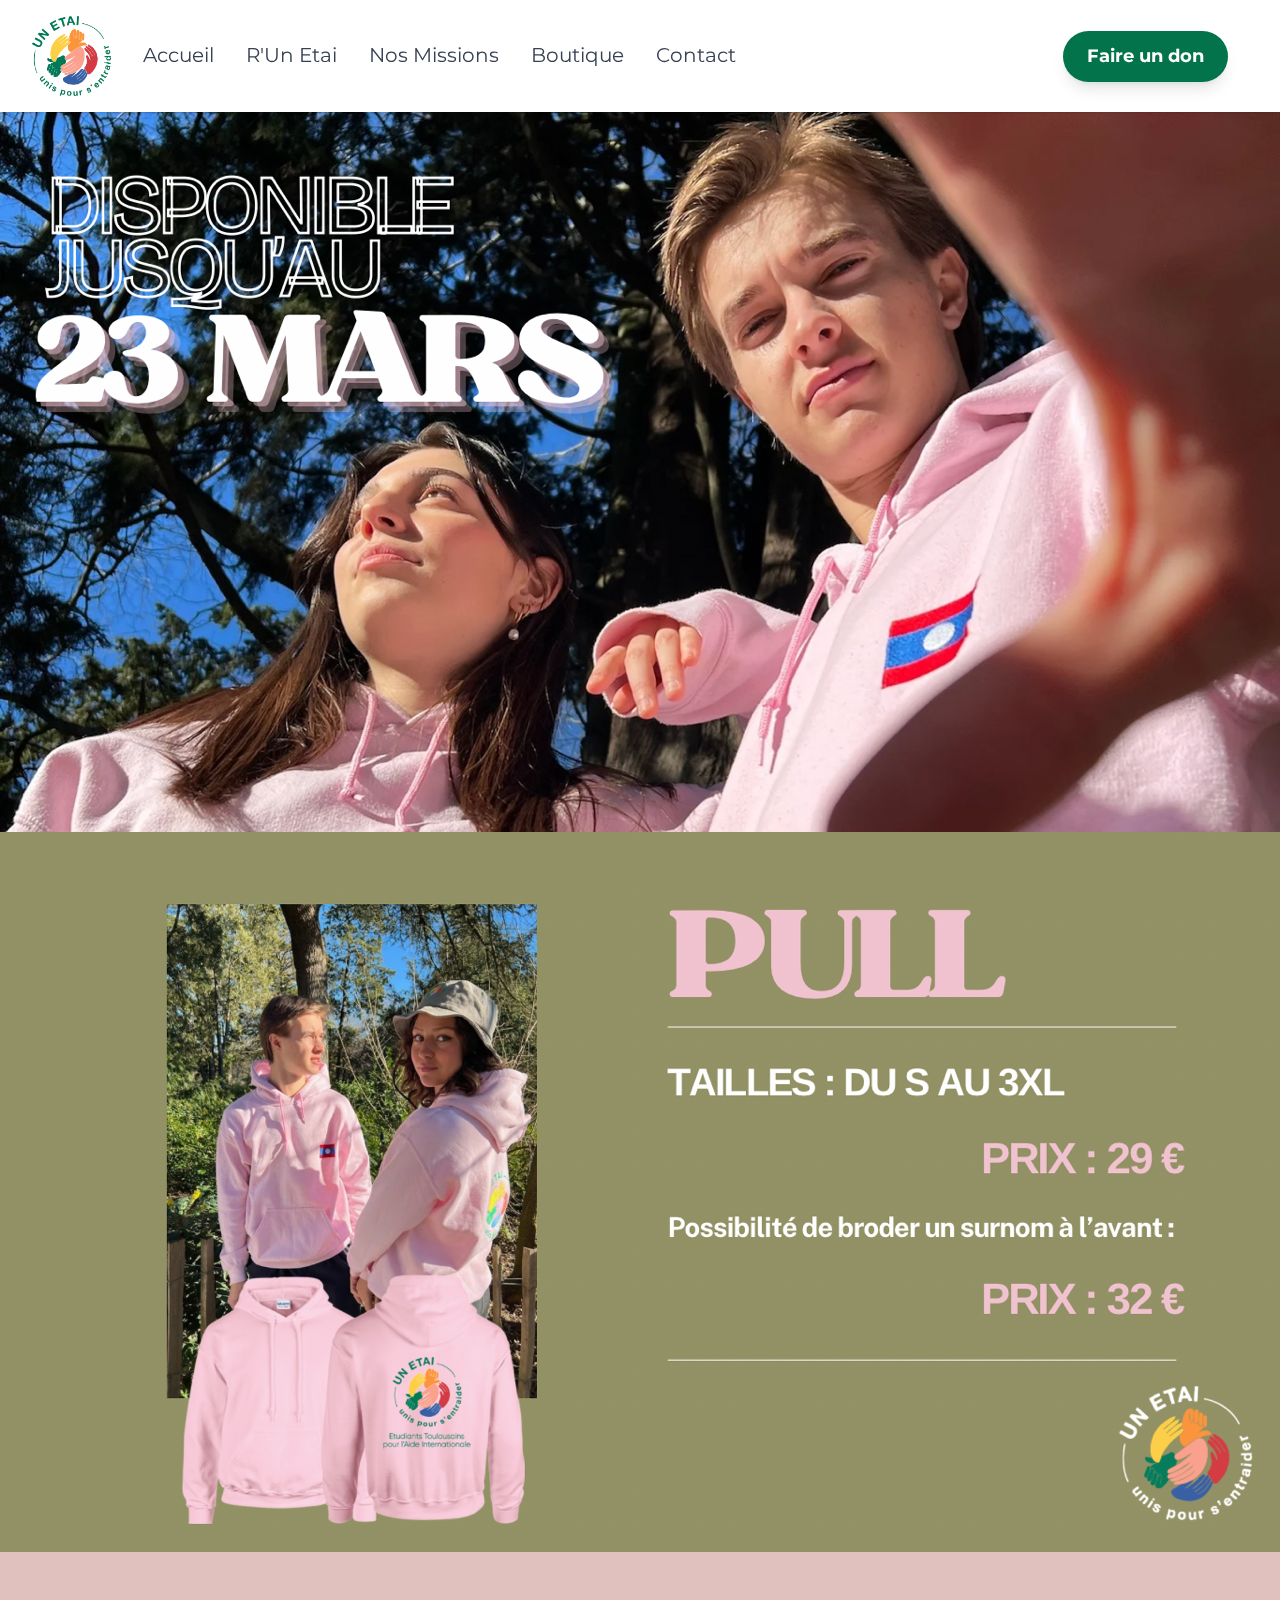
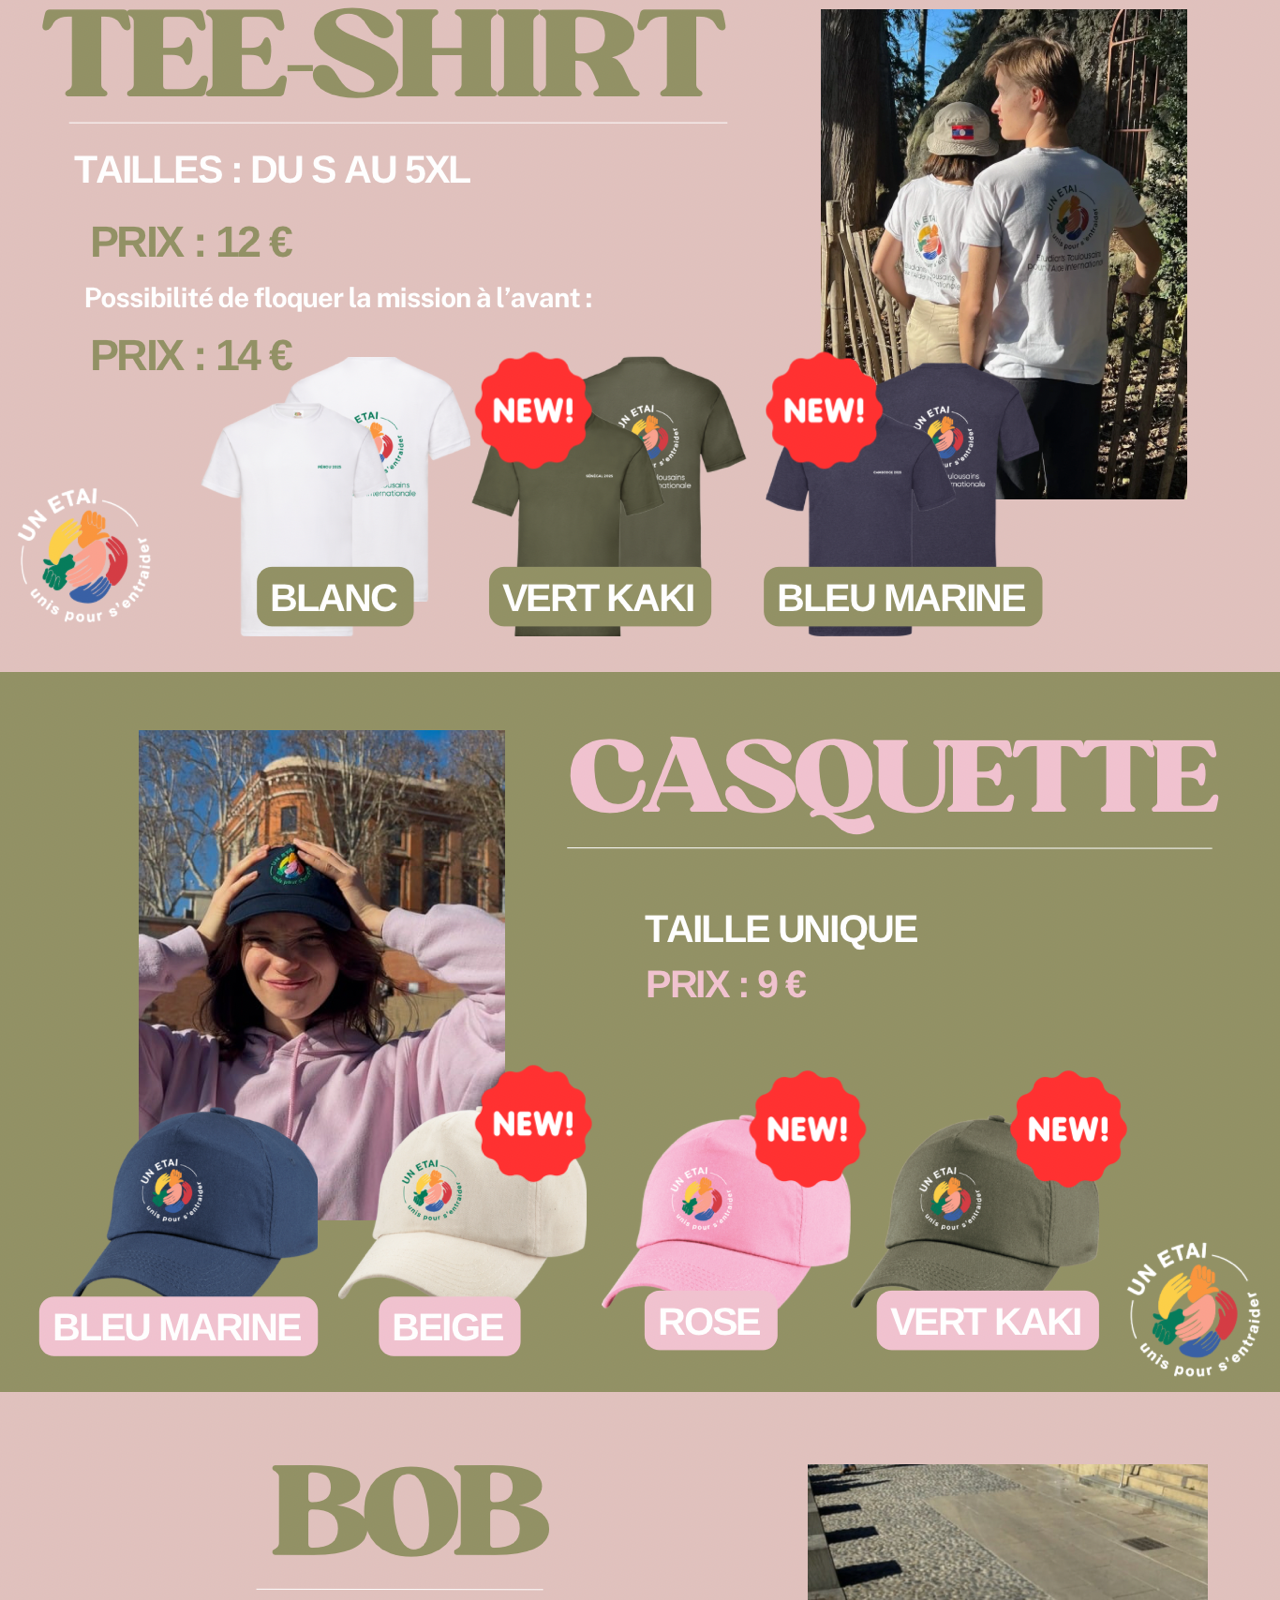
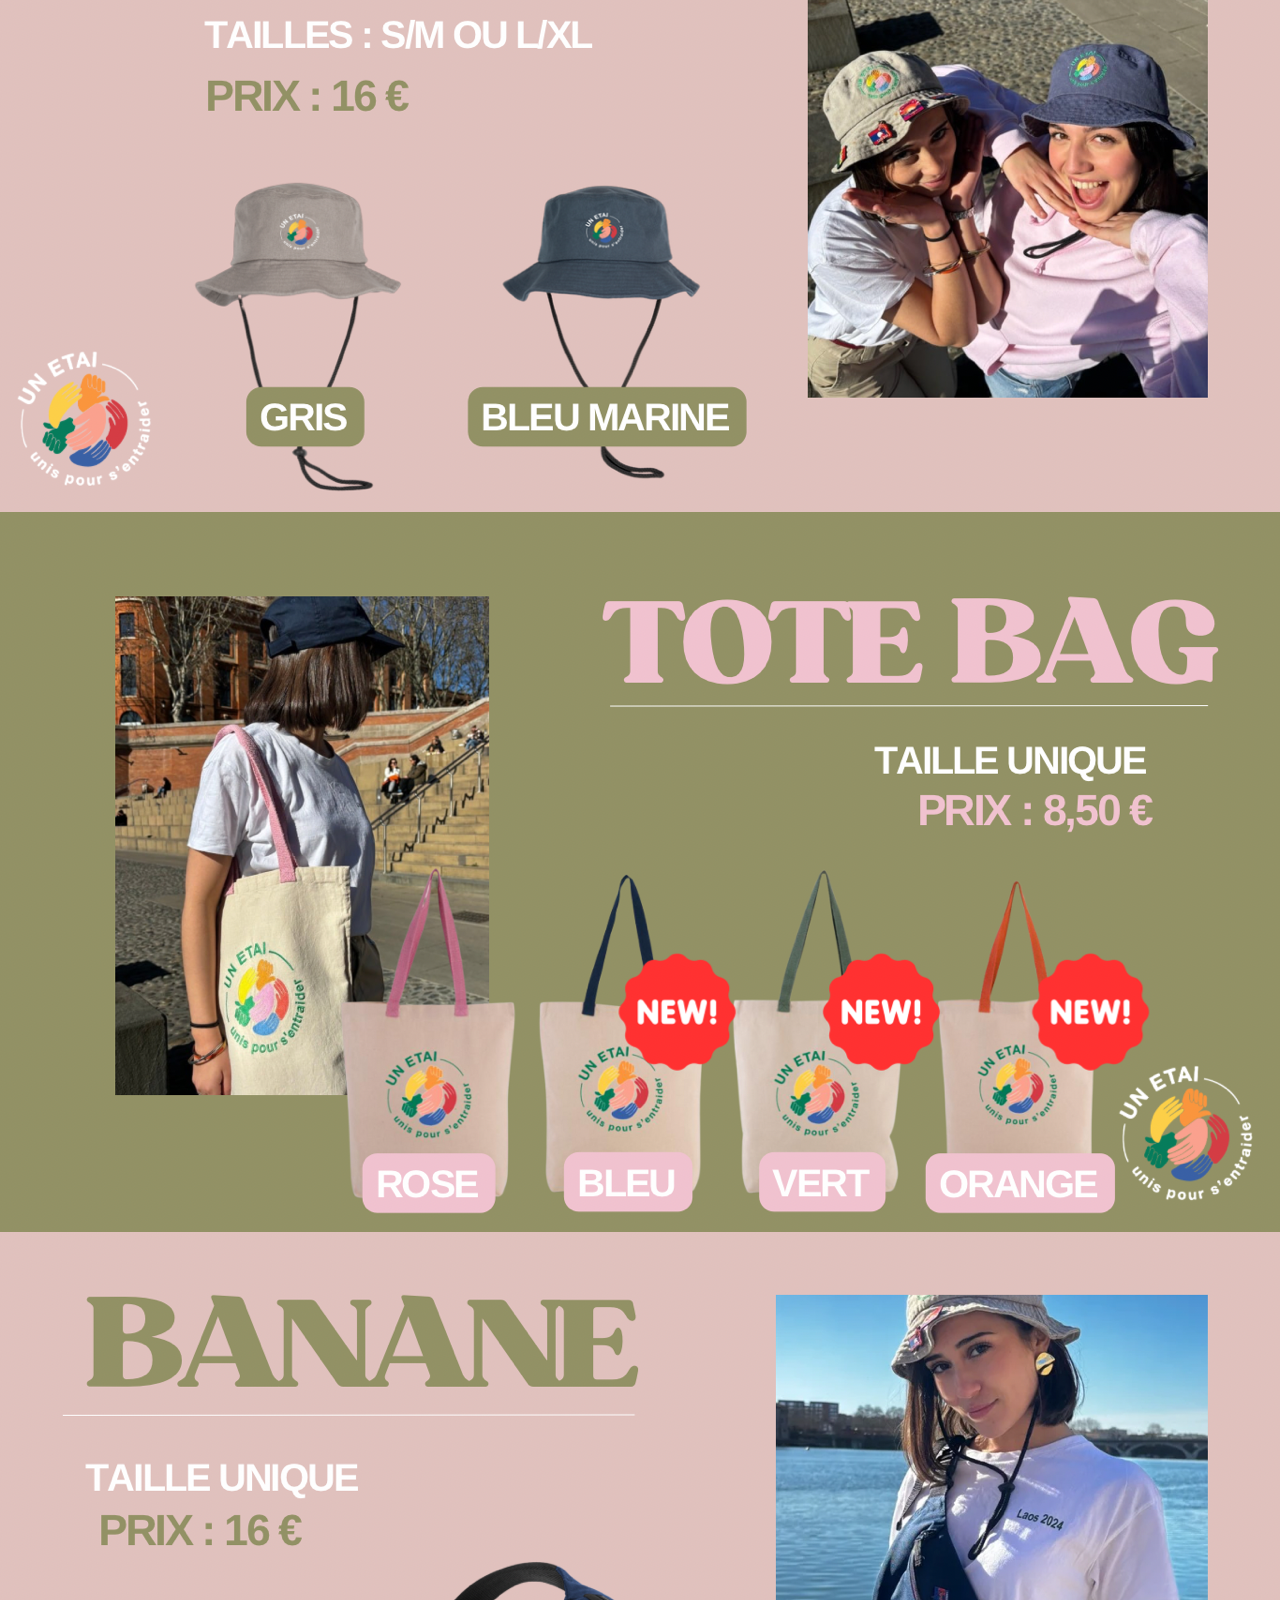
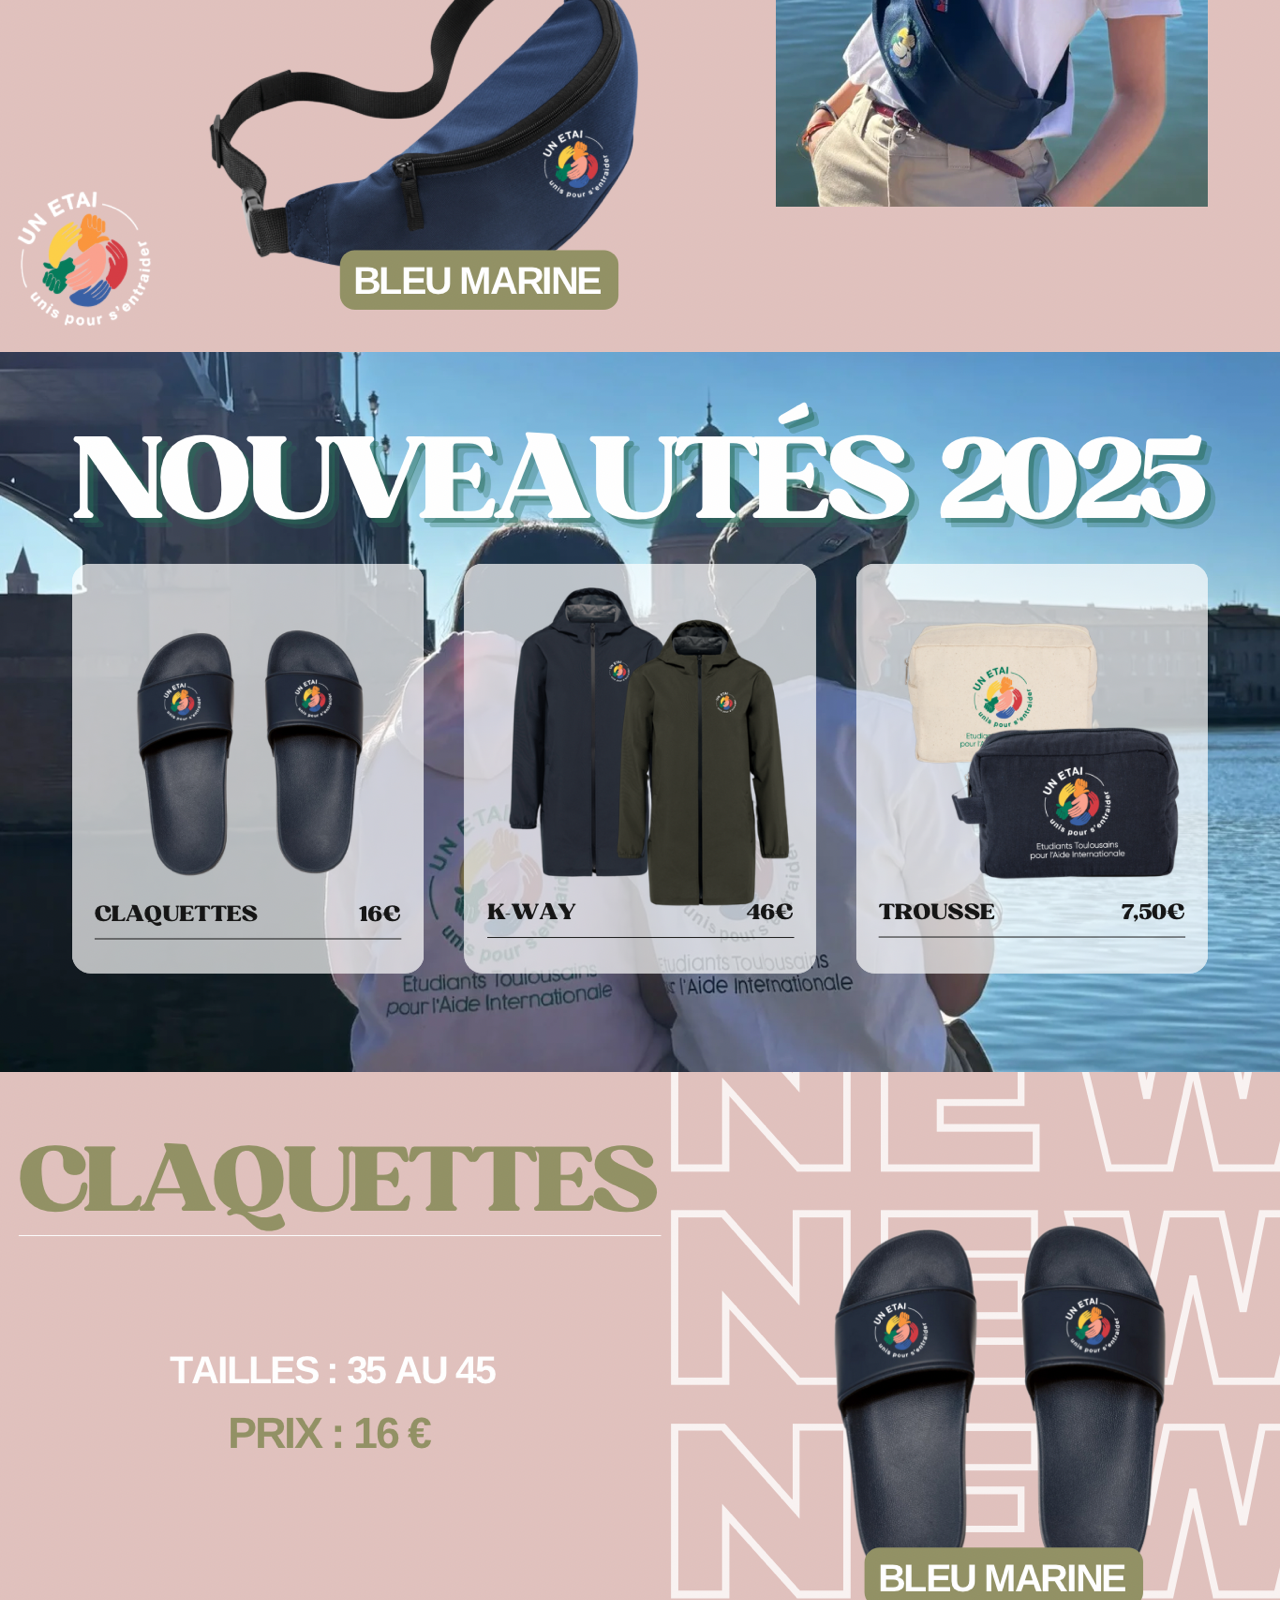
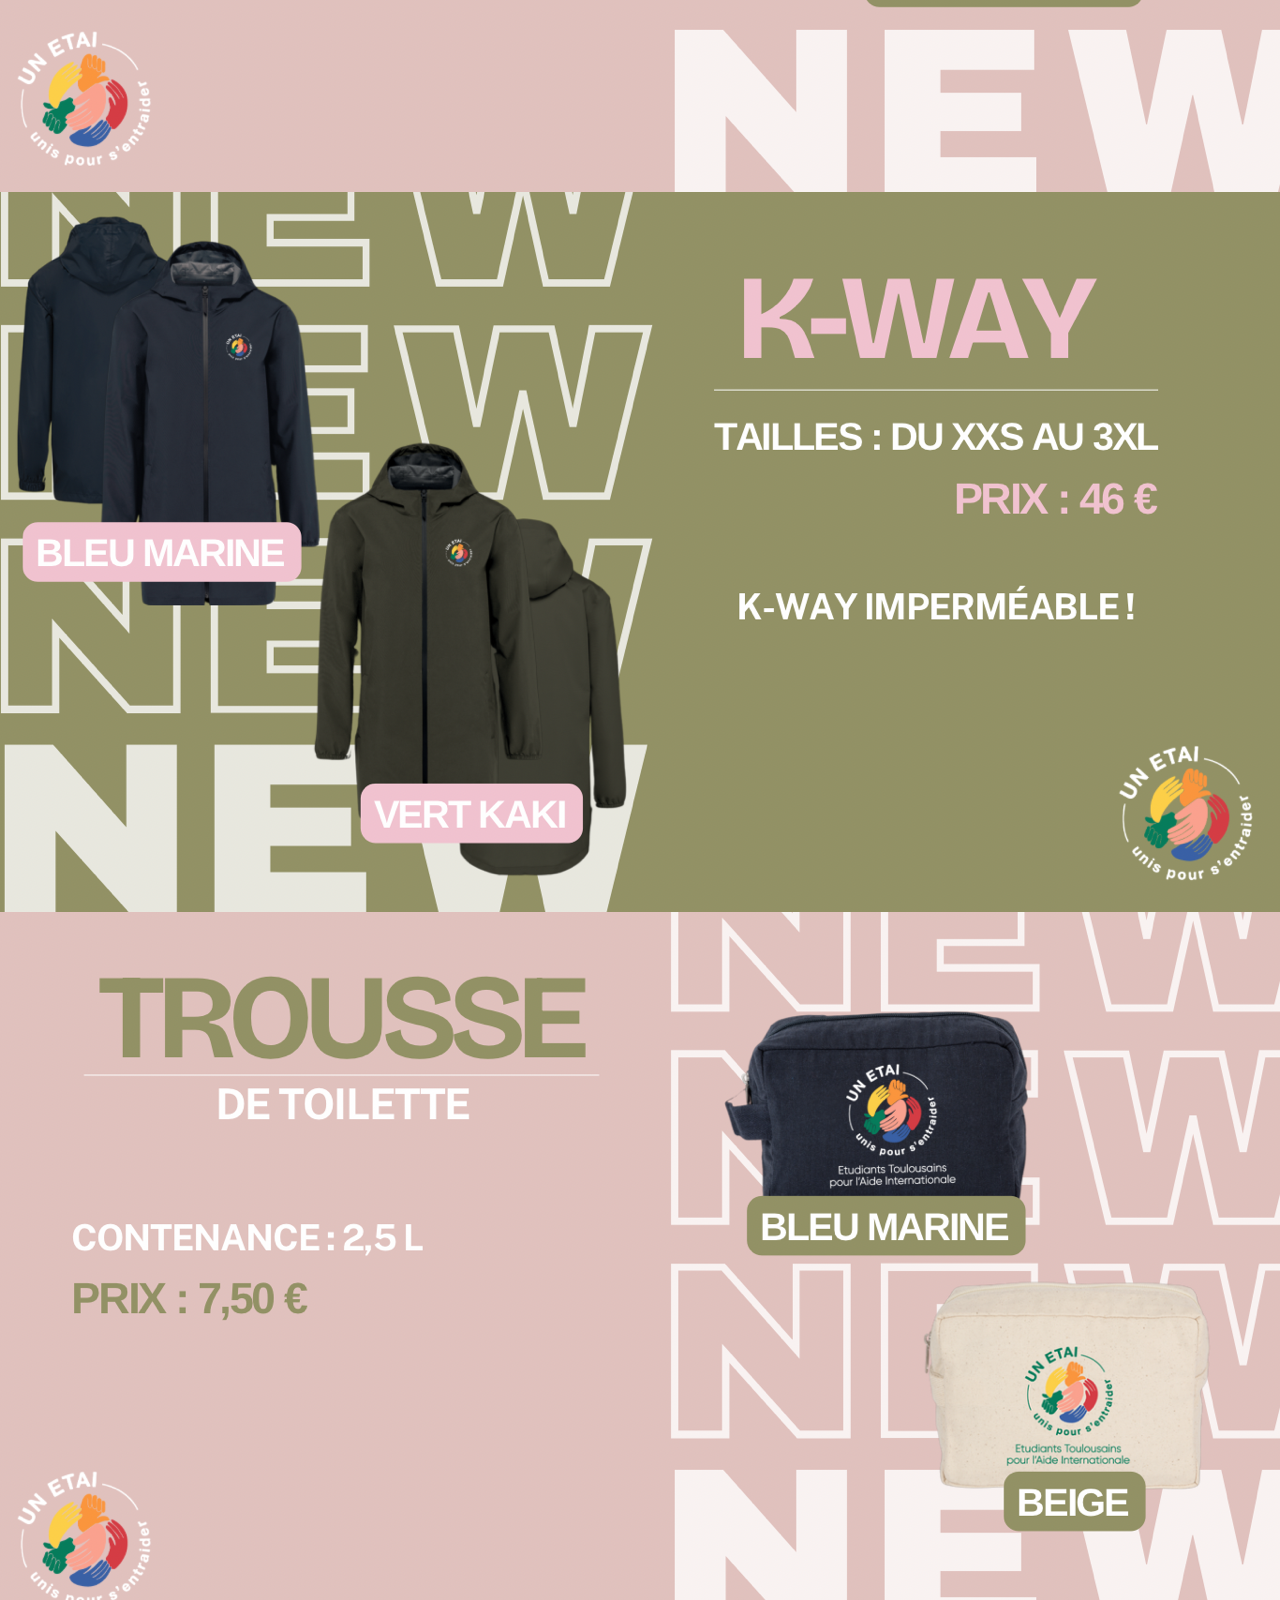
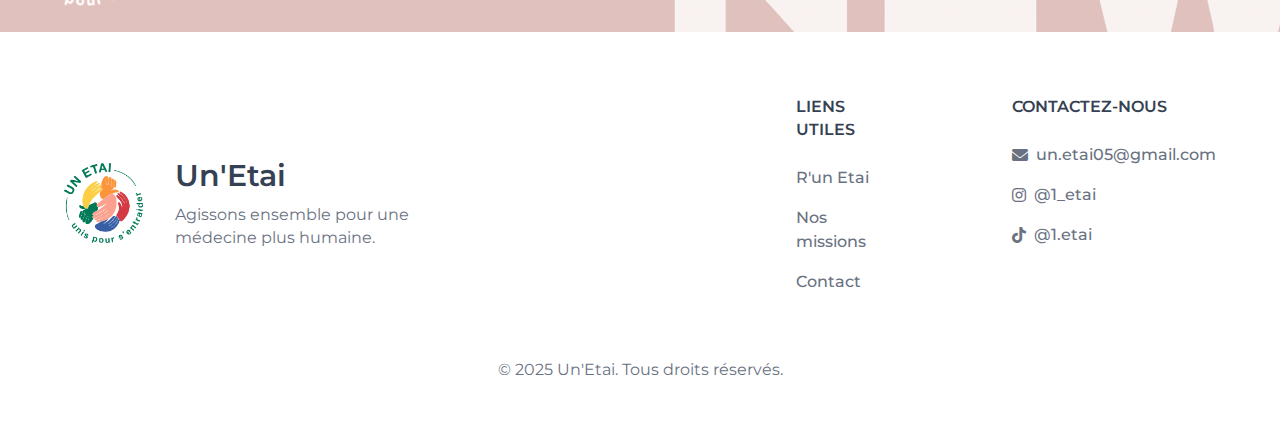
==== boutique.html @ 61581d8d "restored" ====
<!DOCTYPE html>
<html lang="fr">
<head>
    <meta charset="UTF-8">
    <meta name="viewport" content="width=device-width, initial-scale=1.0">
    <title>UN ETAI</title>
    <link href="https://fonts.googleapis.com/css2?family=Montserrat:wght@400;700&display=swap" rel="stylesheet">
    <link href="https://cdnjs.cloudflare.com/ajax/libs/font-awesome/6.0.0/css/all.min.css" rel="stylesheet">
    <link rel="stylesheet" href="./src/output.css">
    <link rel="shortcut icon" href="./assets/logos/unetai.png" type="image/x-icon">
</head>
<body class="bg-white font-montserrat">

    <!-- Navbar -->
    <header id="menu" class="bg-white shadow sticky z-50 top-0">
        <div class="flex flex-wrap justify-between items-center px-4 md:px-8 py-4 mx-auto">
            <div class="max-w-screen-xl flex justify-between items-center gap-8 text-left">
                <a href="index.html" class="flex items-center space-x-3 rtl:space-x-reverse">
                    <img src="./assets/logos/unetai.png" alt="Un Etai Logo" class="h-20">
                </a>
                <!-- Menu normal pour grand écran -->
                <nav class="hidden lg:flex items-center space-x-8 text-lg">
                    <a href="index.html" class="text-gray-700 hover:text-customGreen">Accueil</a>
                    <a href="runetai.html" class="text-gray-700 hover:text-customGreen">R'Un Etai</a>
                    <a href="missions.html" class="text-gray-700 hover:text-customGreen">Nos Missions</a>
                    <a href="boutique.html" class="text-gray-700 hover:text-customGreen">Boutique</a>
                    <a href="contact.html" class="text-gray-700 hover:text-customGreen">Contact</a>
                </nav>
            </div>

            <div class="flex lg:order-2 space-x-3 md:space-x-0 rtl:space-x-reverse items-center flex-wrap">
                <a href="https://www.helloasso.com/associations/un-etai/formulaires/6" target="_blank" class="bg-customGreen text-white font-bold text-base px-6 py-3 mx-5 rounded-full shadow-lg transition duration-300 transform hover:scale-110 text-center">Faire un don</a>
                <!-- Menu Hamburger -->
                <button id="hamburger-icon" data-collapse-toggle="navbar-sticky" type="button" class="inline-flex items-center p-2 w-10 h-10 justify-center text-sm text-gray-700 rounded-lg lg:hidden hover:bg-gray-100 focus:outline-none focus:ring-2 focus:ring-gray-100 transition duration-300" aria-controls="navbar-sticky" aria-expanded="false">
                    <span class="sr-only">Open main menu</span>
                    <svg class="w-5 h-5" aria-hidden="true" xmlns="http://www.w3.org/2000/svg" fill="none" viewBox="0 0 17 14">
                        <path stroke="currentColor" stroke-linecap="round" stroke-linejoin="round" stroke-width="2" d="M1 1h15M1 7h15M1 13h15"/>
                    </svg>
                </button>
            </div>
        </div>

        <!-- Menu mobile (affiché lors du clic sur le hamburger) -->
        <div class="lg:hidden" id="navbar-sticky" style="display: none;">
            <nav class="flex flex-col items-center space-y-4 text-lg p-4 bg-white">
                <a href="index.html" class="text-gray-700 hover:text-customGreen">Accueil</a>
                <a href="runetai.html" class="text-gray-700 hover:text-customGreen">R'Un Etai</a>
                <a href="missions.html" class="text-gray-700 hover:text-customGreen">Nos Missions</a>
                <a href="boutique.html" class="text-gray-700 hover:text-customGreen">Boutique</a>
                <a href="contact.html" class="text-gray-700 hover:text-customGreen">Contact</a>
            </nav>
        </div>

        <script>
            const hamburgerIcon = document.getElementById('hamburger-icon');
            const navbarMenu = document.getElementById('navbar-sticky');
        
            hamburgerIcon.addEventListener('click', () => {
                if (navbarMenu.style.display === 'none' || navbarMenu.style.display === '') {
                    navbarMenu.style.display = 'block';
                    hamburgerIcon.classList.add('bg-gray-100');
                } else {
                    navbarMenu.style.display = 'none';
                    hamburgerIcon.classList.remove('bg-gray-100');
                }
            });
        </script>
    </header>

        <!-- Boutique -->
         <div class = "Boutique_visu" >
            <img src="./assets/boutique/thumbnail_image0.png" style = "width : 100% ;">
            <img src="./assets/boutique/thumbnail_image5.png"style = "width : 100% ;">
            <img src="./assets/boutique/thumbnail_image8.png"style = "width : 100% ;">
            <img src="./assets/boutique/thumbnail_image4.png"style = "width : 100% ;">
            <img src="./assets/boutique/thumbnail_image9.png"style = "width : 100% ;">
            <img src="./assets/boutique/thumbnail_image1.png"style = "width : 100% ;">
            <img src="./assets/boutique/thumbnail_image3.png"style = "width : 100% ;">
            <img src="./assets/boutique/thumbnail_image10.png"style = "width : 100% ;">
            <img src="./assets/boutique/thumbnail_image11.png"style = "width : 100% ;">
            <img src="./assets/boutique/thumbnail_image6.png"style = "width : 100% ;">
            <img src="./assets/boutique/thumbnail_image12.png"style = "width : 100% ;">
            


         </div>

    
    <!-- Footer -->
    <footer class="bg-white">
        <div class="mx-auto w-full p-16 py-16">
            <div class="flex flex-col xl:flex-row xl:gap-96 justify-center mx-auto items-center gap-16">
                <!-- Logo, Nom et Description -->
                <div class="flex flex-col md:flex-row items-center justify-center md:justify-start gap-8">
                    <img src="./assets/logos/unetai.png" alt="Logo Un'Etai" class="h-20">
                    <div class="flex text-center flex-col flex-wrap md:text-left">
                        <span class="text-2xl font-semibold text-gray-700">Un'Etai</span>
                        <p class="mt-2 text-sm text-gray-500 max-w-64">Agissons ensemble pour une médecine plus humaine.</p>
                    </div>
                </div>
    
                <!-- Liens Utiles et Moyens de Contact -->
                <div class="flex flex-col md:flex-row justify-center text-center md:text-left gap-8 md:gap-32">
                    <!-- Liens Utiles -->
                    <div class="w-full">
                        <h2 class="mb-6 text-sm font-semibold text-gray-700 uppercase">Liens Utiles</h2>
                        <ul class="text-gray-500 font-medium">
                            <li class="mb-4">
                                <a href="runetai.html" class="hover:text-customGreen">R'un Etai</a>
                            </li>
                            <li class="mb-4">
                                <a href="missions.html" class="hover:text-customGreen">Nos missions</a>
                            </li>
                            <li class="mb-4">
                                <a href="contact.html" class="hover:text-customGreen">Contact</a>
                            </li>
                        </ul>
                    </div>
    
                    <!-- Moyens de Contact -->
                    <div class="w-full">
                        <h2 class="mb-6 text-sm font-semibold text-gray-700 uppercase">Contactez-Nous</h2>
                        <ul class="text-gray-500 font-medium flex flex-col items-center justify-center md:items-start">
                            <li class="mb-4 flex items-center space-x-2 group">
                                <i class="fas fa-envelope text-gray-500 group-hover:text-customGreen group-hover:cursor-pointer"></i>
                                <a href="mailto:un.etai05@gmail.com" class="group-hover:text-customGreen">un.etai05@gmail.com</a>
                            </li>
                            <li class="mb-4 flex items-center space-x-2 group">
                                <i class="fab fa-instagram text-gray-500 group-hover:text-customGreen group-hover:cursor-pointer"></i>
                                <a href="https://www.instagram.com/1_etai/" target="_blank" class="group-hover:text-customGreen">@1_etai</a>
                            </li>
                            <li class="flex items-center space-x-2 group">
                                <i class="fab fa-tiktok text-gray-500 group-hover:text-customGreen group-hover:cursor-pointer"></i>
                                <a href="https://www.tiktok.com/@1.etai" target="_blank" class="group-hover:text-customGreen">@1.etai</a>
                            </li>
                        </ul>
                    </div>
                </div>
            </div>
    
            <!-- Copyright -->
            <div class="text-center mt-12">
                <span class="text-sm text-gray-500">&copy; 2025 Un'Etai. Tous droits réservés.</span>
            </div>
        </div>
    </footer>
    
</body>
</html>
</html>
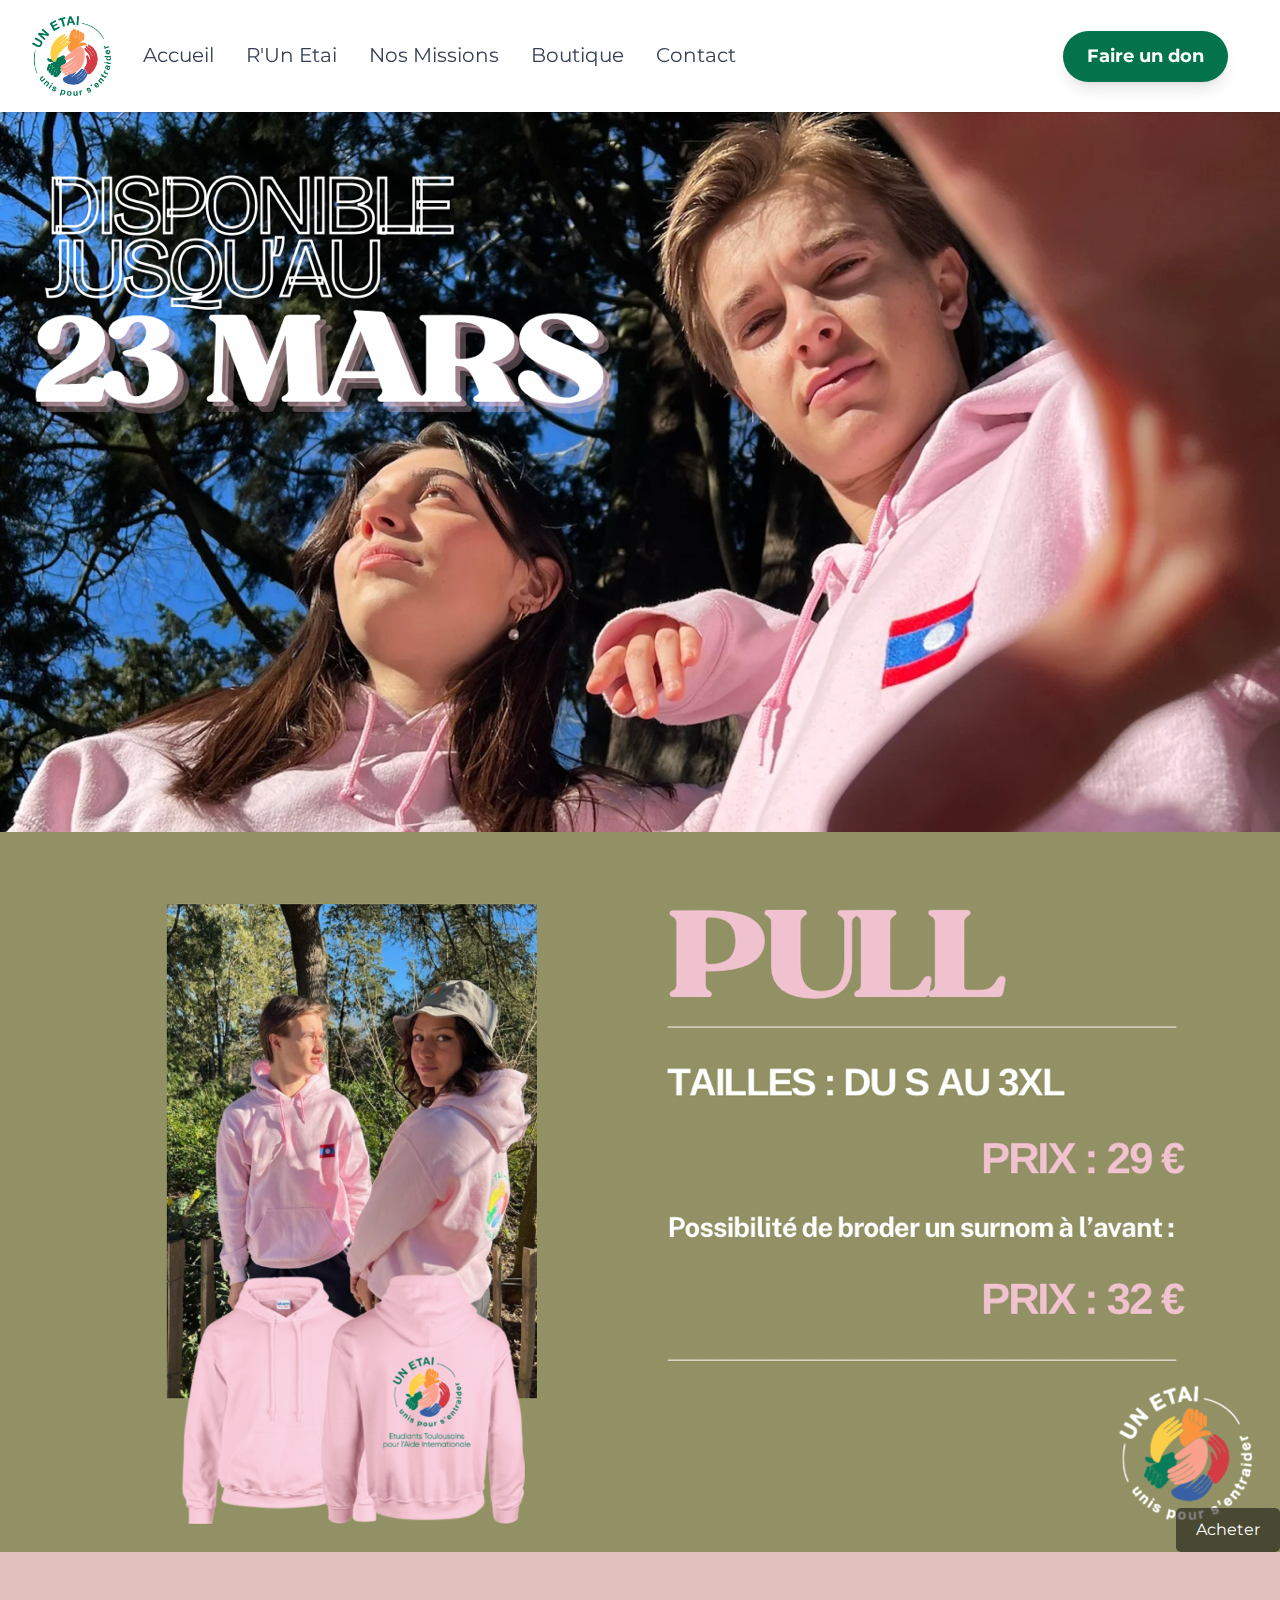
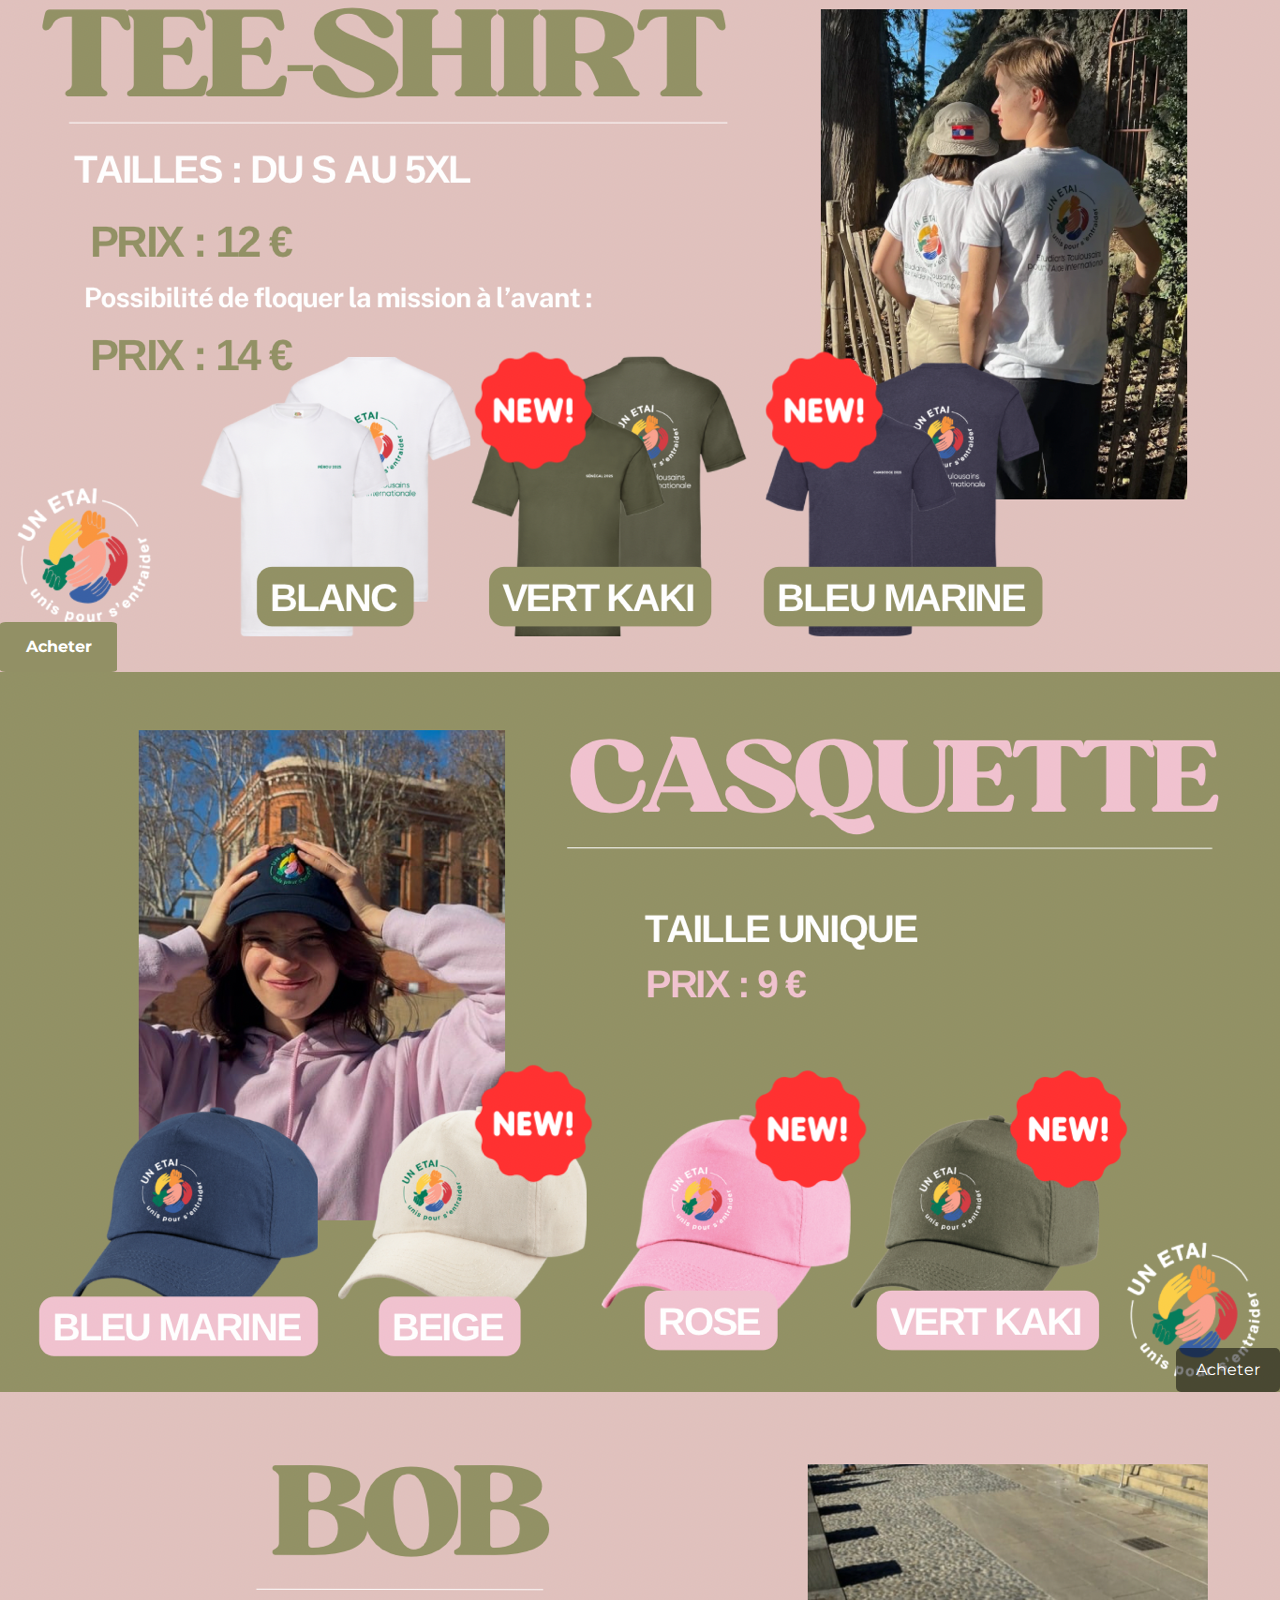
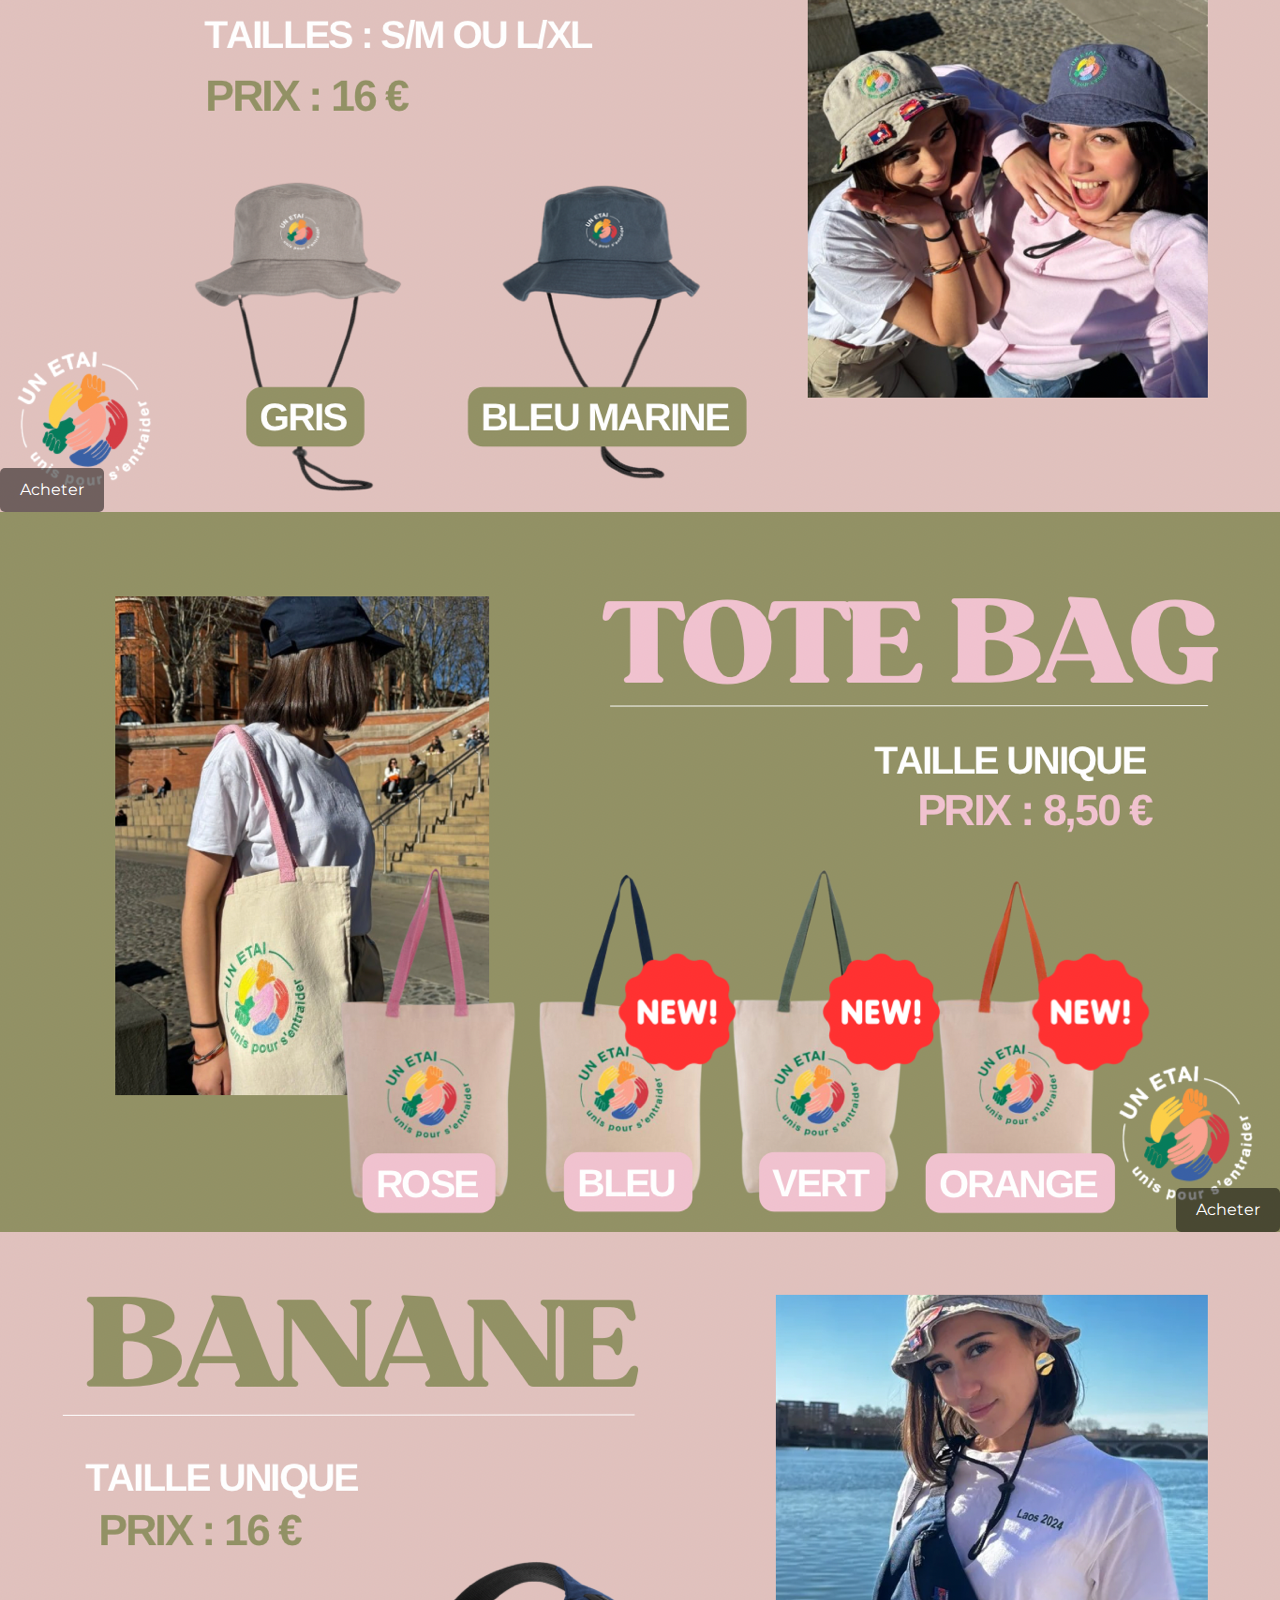
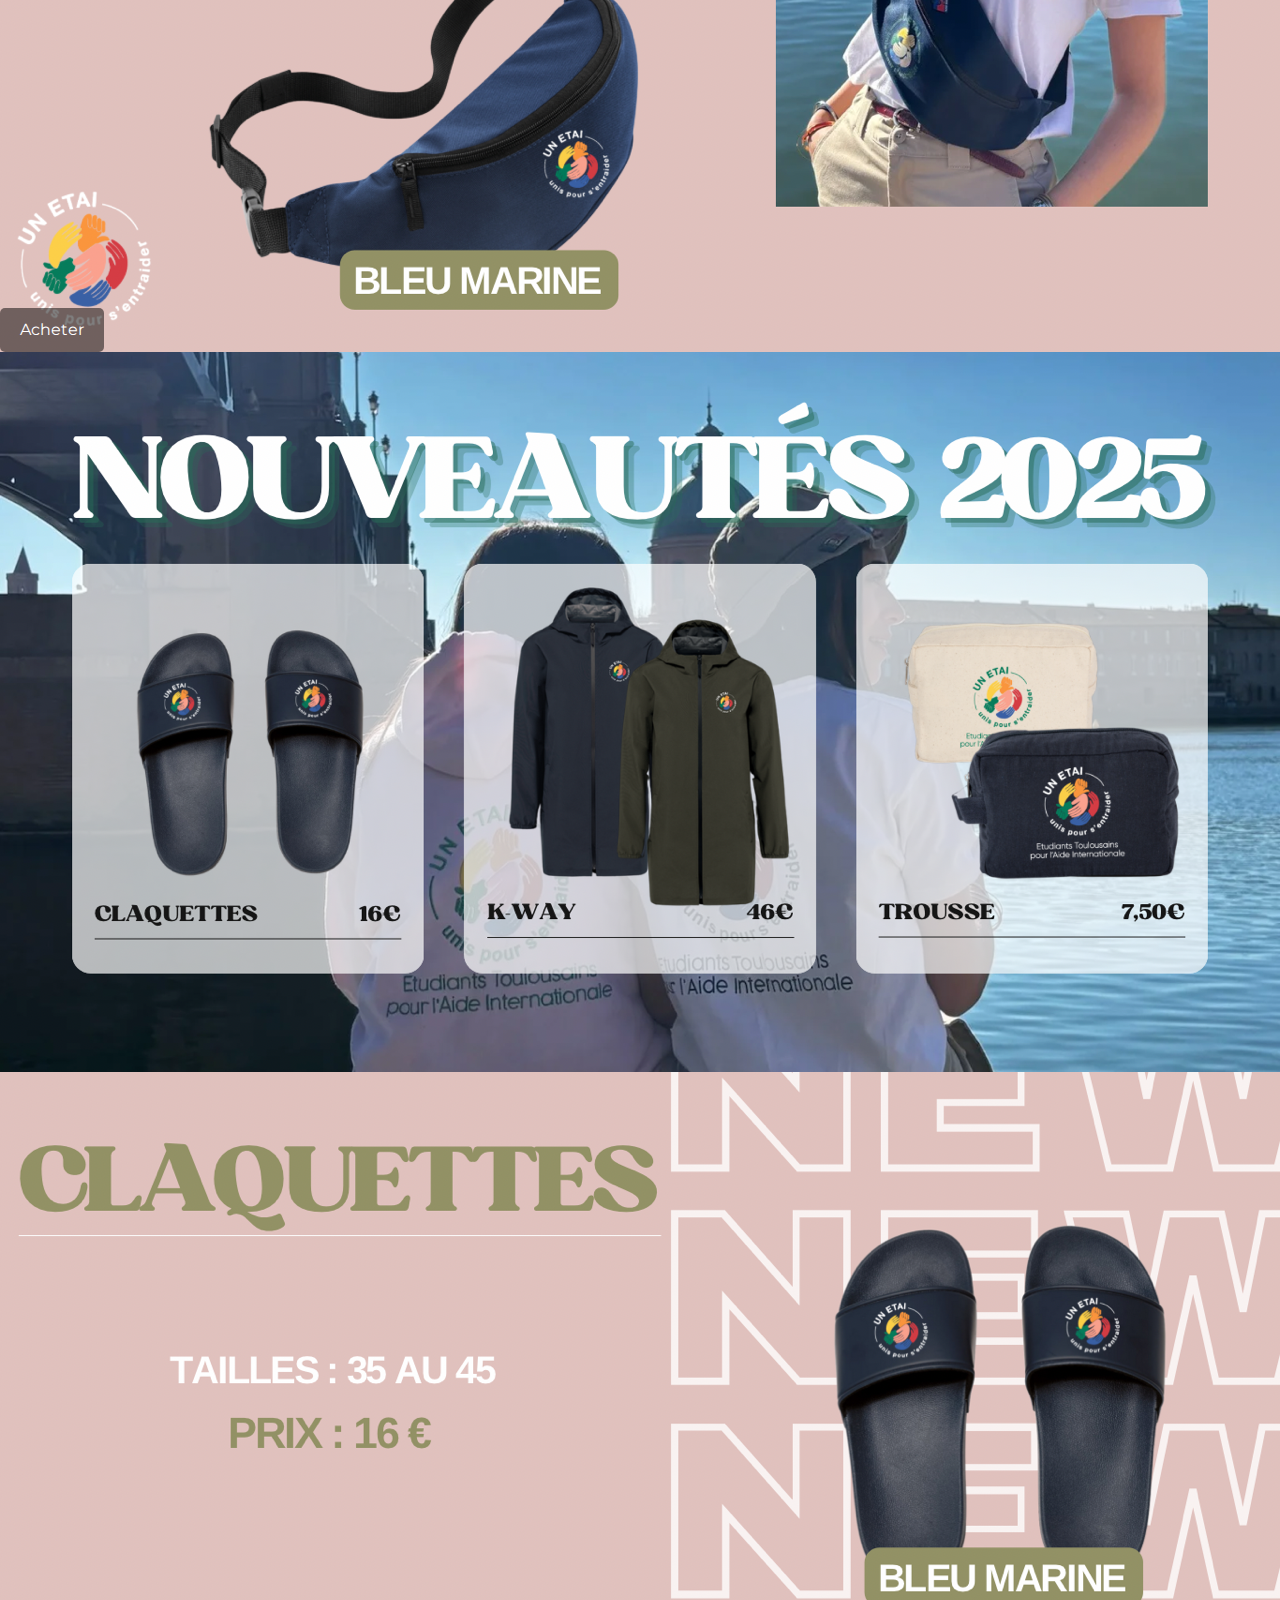
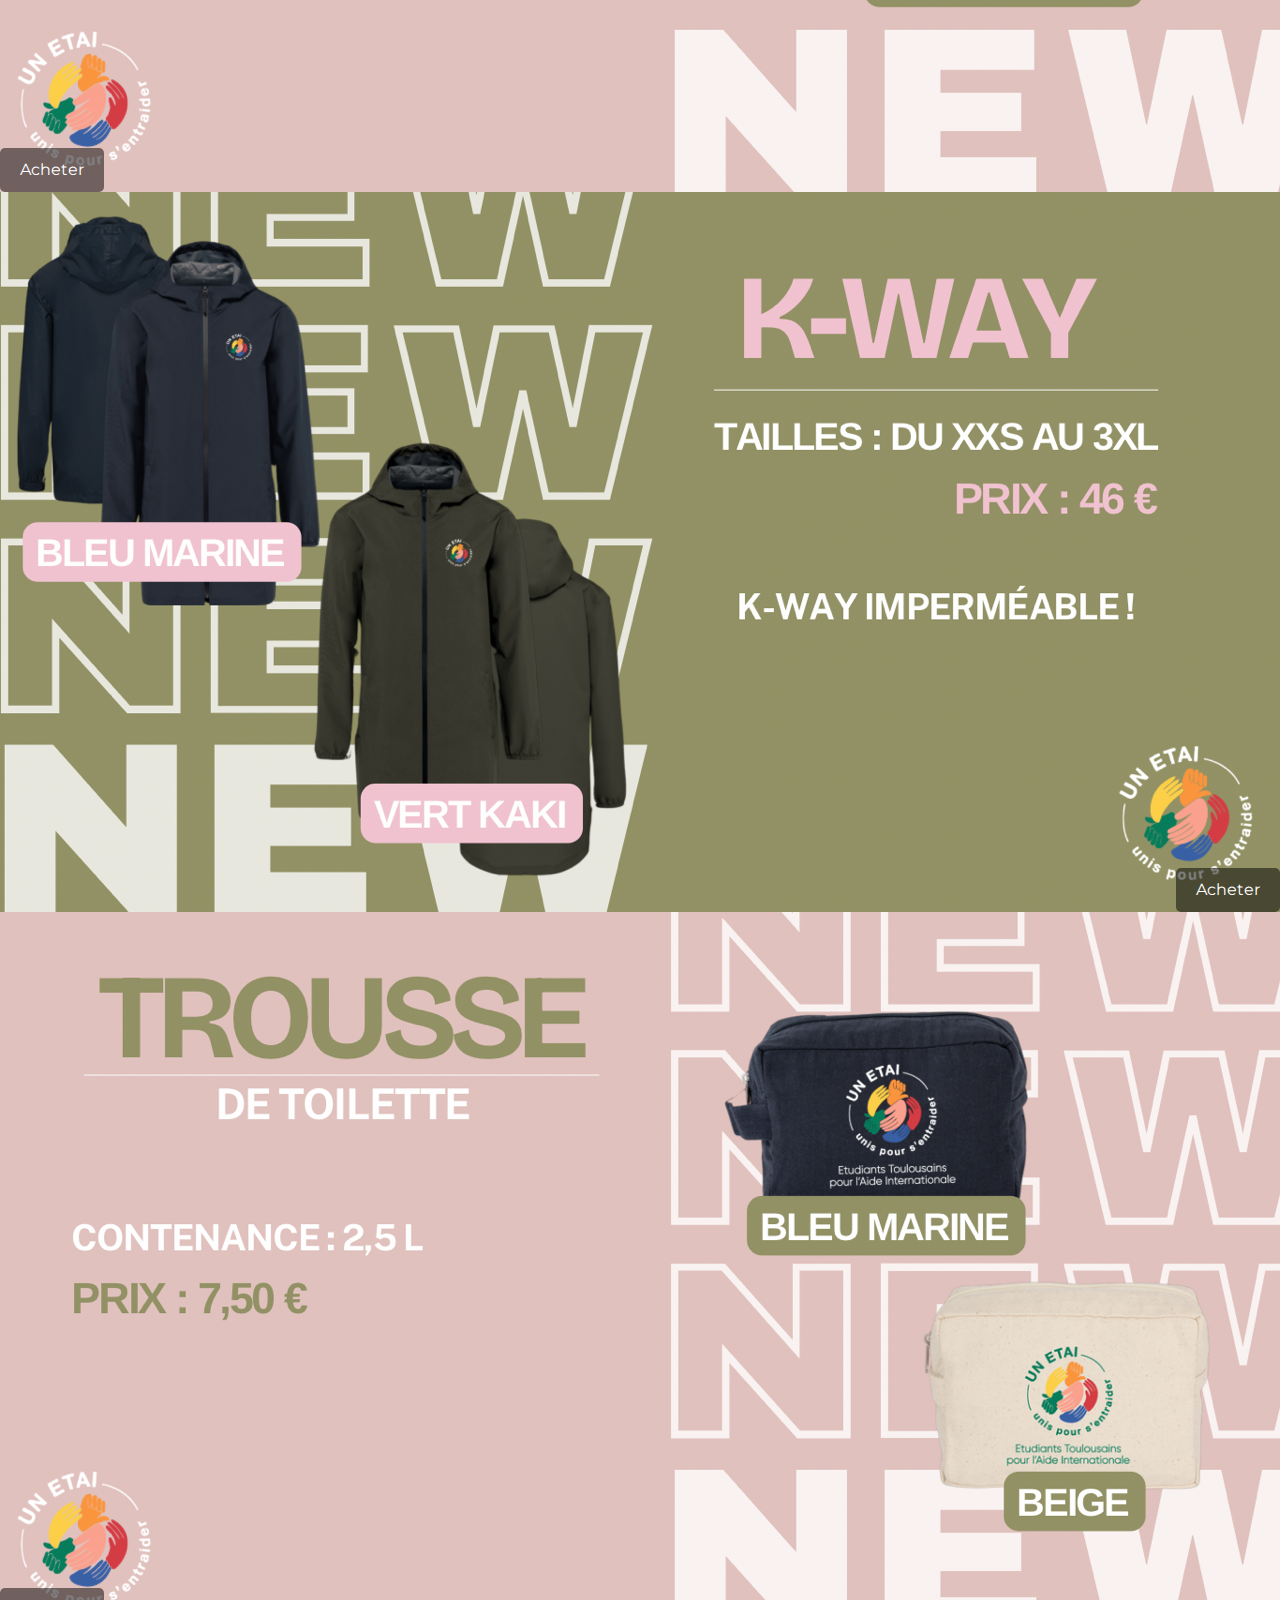
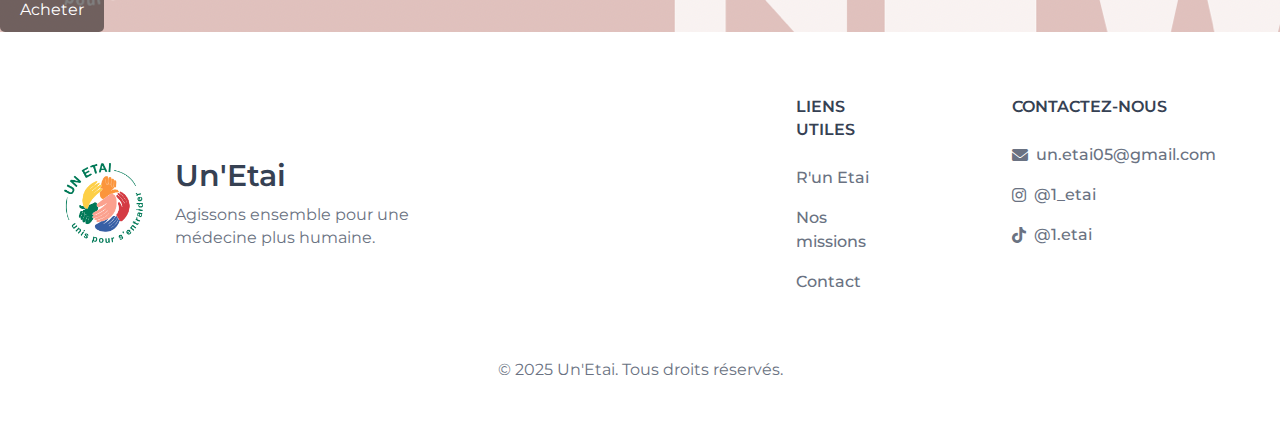
==== commit 3ab74fbf: "Image inserted , button created , and commit to test color" ====
--- a/boutique.html
+++ b/boutique.html
@@ -3,7 +3,7 @@
 <head>
     <meta charset="UTF-8">
     <meta name="viewport" content="width=device-width, initial-scale=1.0">
-    <title>UN ETAI</title>
+    <title>UN ETAI - Boutique</title>
     <link href="https://fonts.googleapis.com/css2?family=Montserrat:wght@400;700&display=swap" rel="stylesheet">
     <link href="https://cdnjs.cloudflare.com/ajax/libs/font-awesome/6.0.0/css/all.min.css" rel="stylesheet">
     <link rel="stylesheet" href="./src/output.css">
@@ -68,22 +68,88 @@
     </header>
 
         <!-- Boutique -->
-         <div class = "Boutique_visu" >
-            <img src="./assets/boutique/thumbnail_image0.png" style = "width : 100% ;">
-            <img src="./assets/boutique/thumbnail_image5.png"style = "width : 100% ;">
-            <img src="./assets/boutique/thumbnail_image8.png"style = "width : 100% ;">
-            <img src="./assets/boutique/thumbnail_image4.png"style = "width : 100% ;">
-            <img src="./assets/boutique/thumbnail_image9.png"style = "width : 100% ;">
-            <img src="./assets/boutique/thumbnail_image1.png"style = "width : 100% ;">
-            <img src="./assets/boutique/thumbnail_image3.png"style = "width : 100% ;">
-            <img src="./assets/boutique/thumbnail_image10.png"style = "width : 100% ;">
-            <img src="./assets/boutique/thumbnail_image11.png"style = "width : 100% ;">
-            <img src="./assets/boutique/thumbnail_image6.png"style = "width : 100% ;">
-            <img src="./assets/boutique/thumbnail_image12.png"style = "width : 100% ;">
+            <div class="image-1">
+                <img src="./assets/boutique/thumbnail_image0.png" style="width: 100%;">
+            </div>
+            <div class="image-2" style="display: flex; justify-content: flex-end; align-items: flex-end; position: relative; width: 100%; height: auto; overflow: hidden;">
+                <img src="./assets/boutique/thumbnail_image5.png" style="width: 100%; height: auto; object-fit: cover;">
+                <div style="position: absolute; display: flex; justify-content: flex-end; align-items: flex-end; width: 100%; height: 100%;">
+                    <button class="overlay-button1" style="background-color: rgba(0, 0, 0, 0.5); color: white; padding: 10px 20px; border: none; border-radius: 5px; font-size: 16px; cursor: pointer;right: 20%;">
+                        Acheter
+                    </button>
+                </div>
+            </div>
+            <div class="image-3" style="display: flex; justify-content: flex-start; align-items: flex-end; position: relative; width: 100%; height: auto; overflow: hidden;">
+                <img src="./assets/boutique/thumbnail_image8.png" style="width: 100%; height: auto; object-fit: cover;">
+                <div style="position: absolute; display: flex; justify-content: flex-start; align-items: flex-end; width: 100%; height: 100%;">
+                    <button class="overlay-button2" style="background-color: #929065; color: white; padding: 1% 2%; border: none; border-radius: 5%; font-size: 100%; cursor: pointer;right: 20%;">
+                        <b>Acheter</b>
+                    </button>
+                </div>
+            </div>
+            <div class="image-4" style="display: flex; justify-content: flex-end; align-items: flex-end; position: relative; width: 100%; height: auto; overflow: hidden;">
+                <img src="./assets/boutique/thumbnail_image4.png" style="width: 100%; height: auto; object-fit: cover;">
+                <div style="position: absolute; display: flex; justify-content: flex-end; align-items: flex-end; width: 100%; height: 100%;">
+                    <button class="overlay-button3" style="background-color: rgba(0, 0, 0, 0.5); color: white; padding: 10px 20px; border: none; border-radius: 5px; font-size: 16px; cursor: pointer;right: 20%;">
+                        Acheter
+                    </button>
+                </div>
+            </div>
+            <div class="image-5" style="display: flex; justify-content: flex-start; align-items: flex-end; position: relative; width: 100%; height: auto; overflow: hidden;">
+                <img src="./assets/boutique/thumbnail_image9.png" style="width: 100%; height: auto; object-fit: cover;">
+                <div style="position: absolute; display: flex; justify-content: flex-start; align-items: flex-end; width: 100%; height: 100%;">
+                    <button class="overlay-button4" style="background-color: rgba(0, 0, 0, 0.5); color: white; padding: 10px 20px; border: none; border-radius: 5px; font-size: 16px; cursor: pointer;right: 20%;">
+                        Acheter
+                    </button>
+                </div>
+            </div>
+            <div class="image-6" style="display: flex; justify-content: flex-end; align-items: flex-end; position: relative; width: 100%; height: auto; overflow: hidden;">
+                <img src="./assets/boutique/thumbnail_image1.png" style="width: 100%; height: auto; object-fit: cover;">
+                <div style="position: absolute; display: flex; justify-content: flex-end; align-items: flex-end; width: 100%; height: 100%;">
+                    <button class="overlay-button5" style="background-color: rgba(0, 0, 0, 0.5); color: white; padding: 10px 20px; border: none; border-radius: 5px; font-size: 16px; cursor: pointer;right: 20%;">
+                        Acheter
+                    </button>
+                </div>
+            </div>
+            <div class="image-7" style="display: flex; justify-content: flex-start; align-items: flex-end; position: relative; width: 100%; height: auto; overflow: hidden;">
+                <img src="./assets/boutique/thumbnail_image3.png" style="width: 100%; height: auto; object-fit: cover;">
+                <div style="position: absolute; display: flex; justify-content: flex-start; align-items: flex-end; width: 100%; height: 100%;">
+                    <button class="overlay-button6" style="background-color: rgba(0, 0, 0, 0.5); color: white; padding: 10px 20px; border: none; border-radius: 5px; font-size: 16px; cursor: pointer;right: 20%;">
+                        Acheter
+                    </button>
+                </div>
+            </div>
             
-
-
-         </div>
+            <div class="image-8" style="display: flex; justify-content: flex-end; align-items: flex-end; position: relative; width: 100%; height: auto; overflow: hidden;">
+                <img src="./assets/boutique/thumbnail_image10.png" style="width: 100%; height: auto; object-fit: cover;">
+            </div>
+
+            <div class="image-9" style="display: flex; justify-content: flex-start; align-items: flex-end; position: relative; width: 100%; height: auto; overflow: hidden;">
+                <img src="./assets/boutique/thumbnail_image11.png" style="width: 100%; height: auto; object-fit: cover;">
+                <div style="position: absolute; display: flex; justify-content: flex-start; align-items: flex-end; width: 100%; height: 100%;">
+                    <button class="overlay-button8" style="background-color: rgba(0, 0, 0, 0.5); color: white; padding: 10px 20px; border: none; border-radius: 5px; font-size: 16px; cursor: pointer;right: 20%;">
+                        Acheter
+                    </button>
+                </div>
+            </div>
+            <div class="image-10" style="display: flex; justify-content: flex-end; align-items: flex-end; position: relative; width: 100%; height: auto; overflow: hidden;">
+                <img src="./assets/boutique/thumbnail_image6.png" style="width: 100%; height: auto; object-fit: cover;">
+                <div style="position: absolute; display: flex; justify-content: flex-end; align-items: flex-end; width: 100%; height: 100%;">
+                    <button class="overlay-button9" style="background-color: rgba(0, 0, 0, 0.5); color: white; padding: 10px 20px; border: none; border-radius: 5px; font-size: 16px; cursor: pointer;right: 20%;">
+                        Acheter
+                    </button>
+                </div>
+            </div>
+            <div class="image-11" style="display: flex; justify-content: flex-start; align-items: flex-end; position: relative; width: 100%; height: auto; overflow: hidden;">
+                <img src="./assets/boutique/thumbnail_image12.png" style="width: 100%; height: auto; object-fit: cover;">
+                <div style="position: absolute; display: flex; justify-content: flex-start; align-items: flex-end; width: 100%; height: 100%;">
+                    <button class="overlay-button10" style="background-color: rgba(0, 0, 0, 0.5); color: white; padding: 10px 20px; border: none; border-radius: 5px; font-size: 16px; cursor: pointer;right: 20%;">
+                        Acheter
+                    </button>
+                </div>
+            </div>
+            
+        
 
     
     <!-- Footer -->
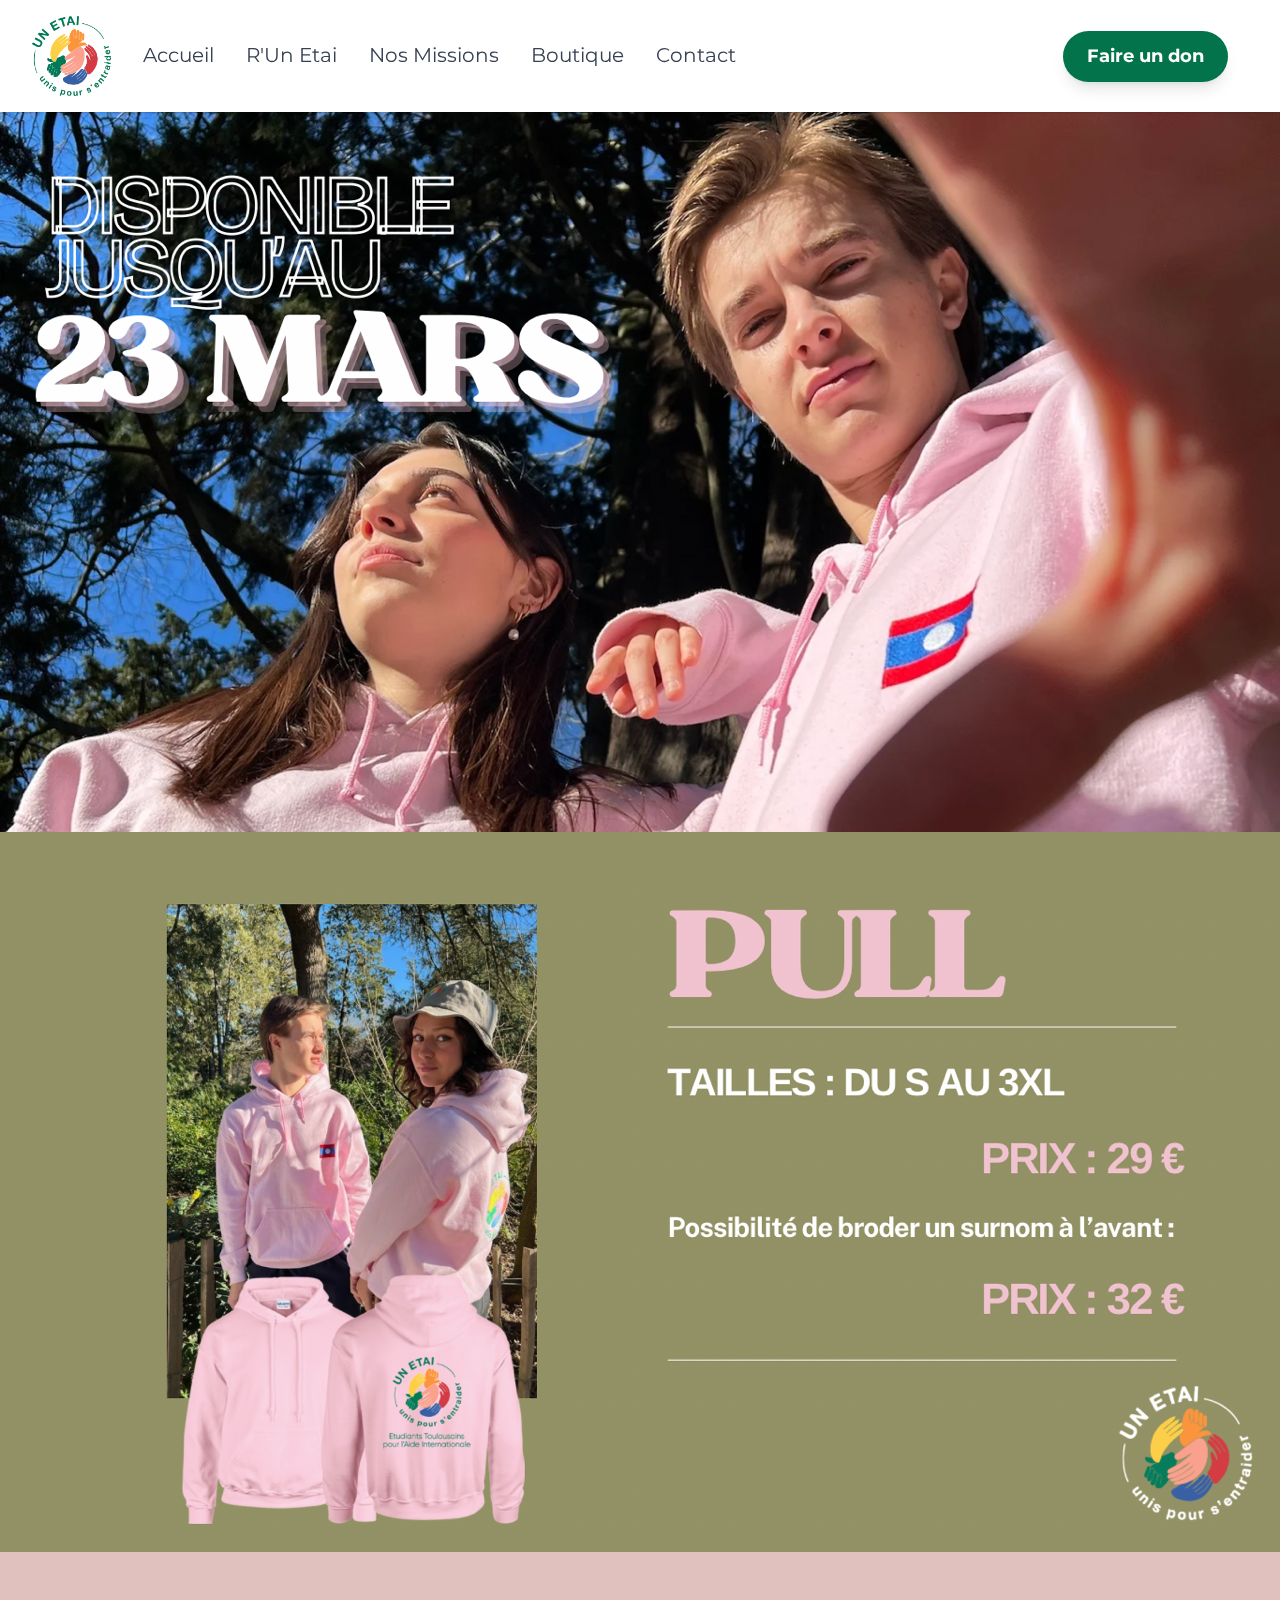
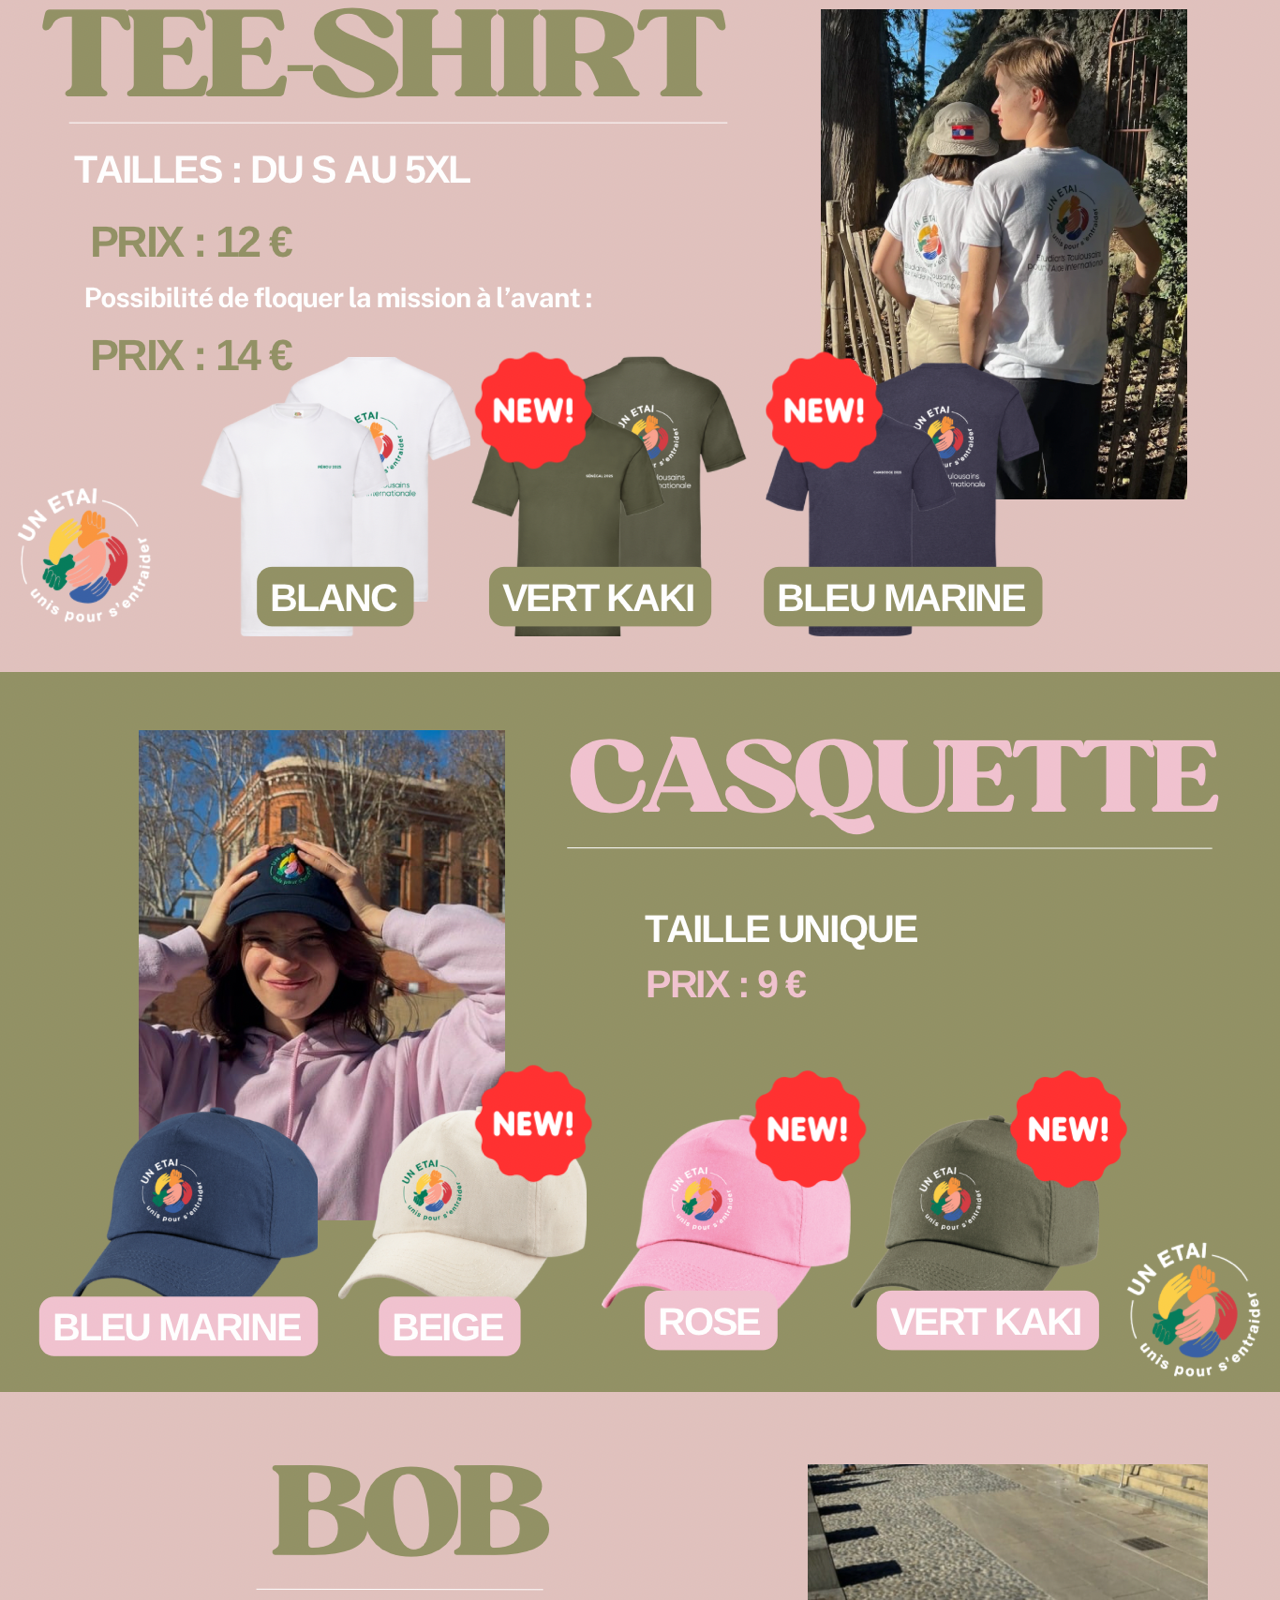
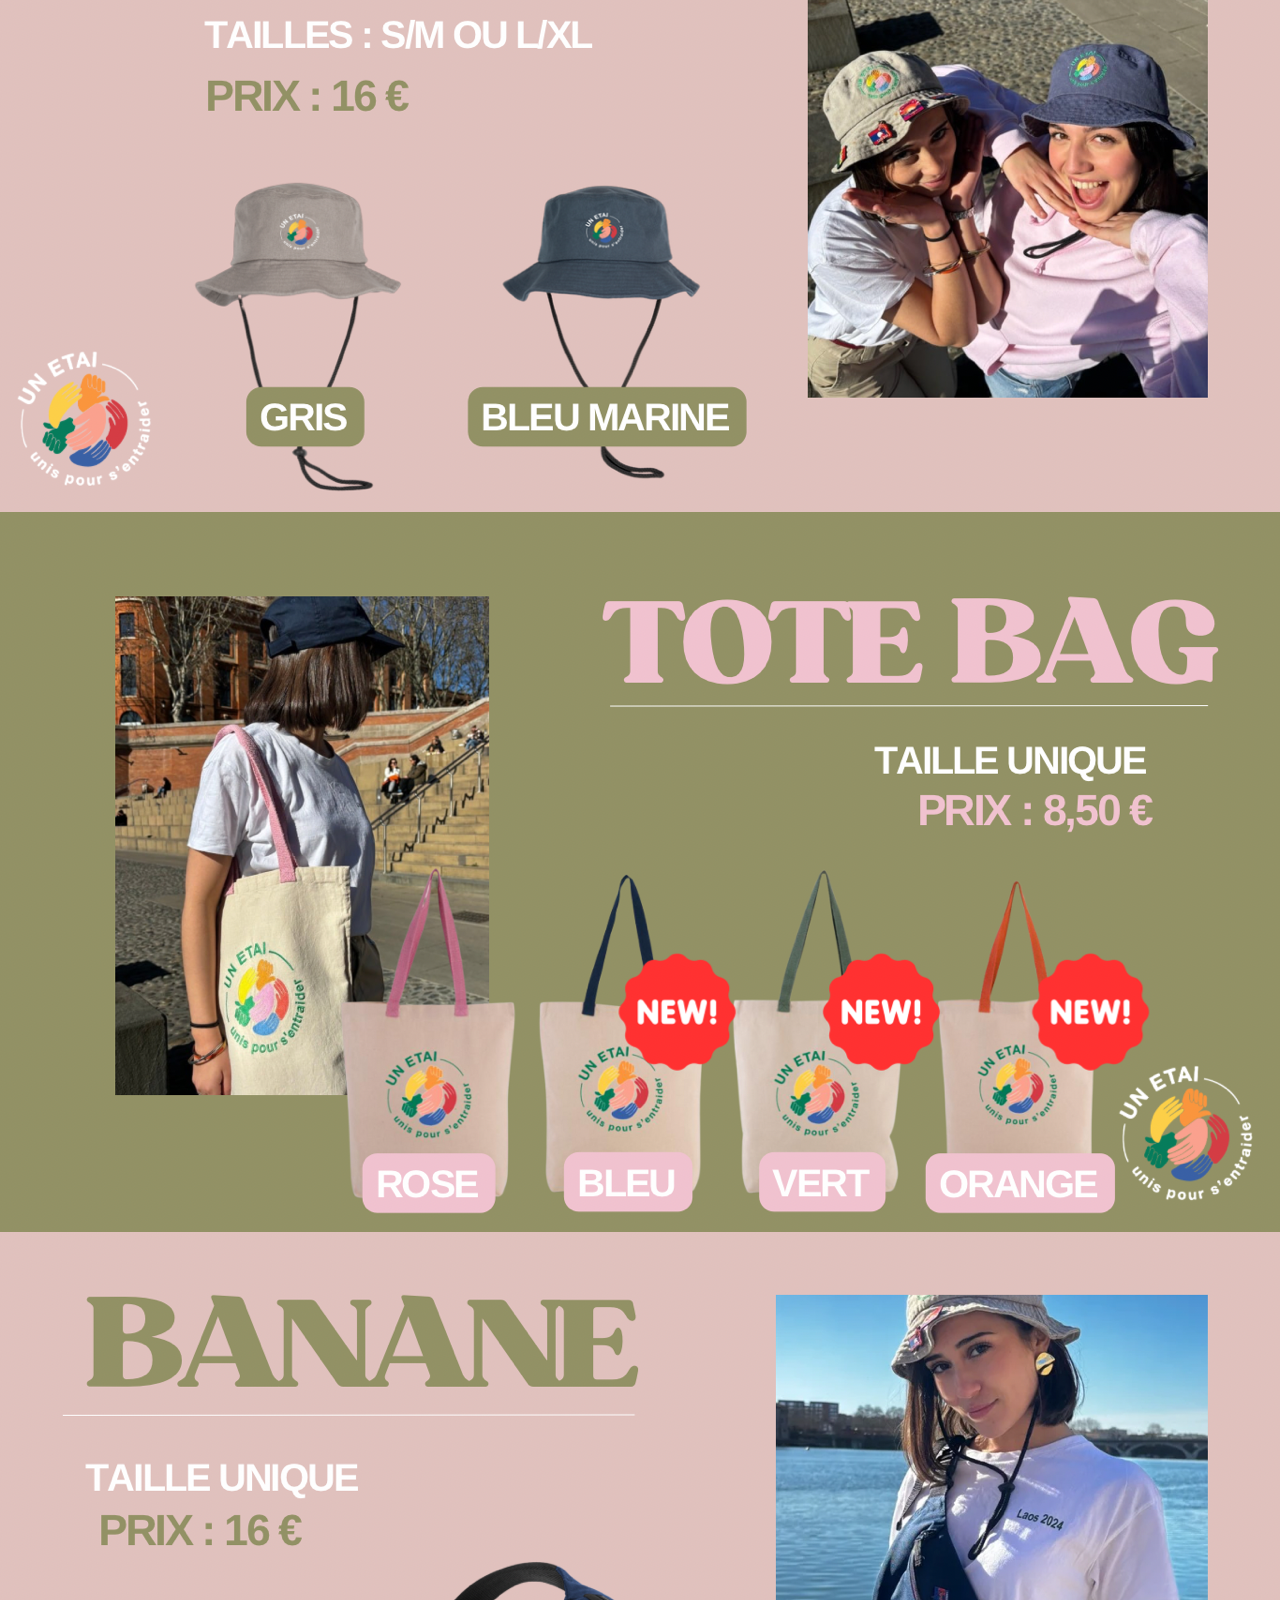
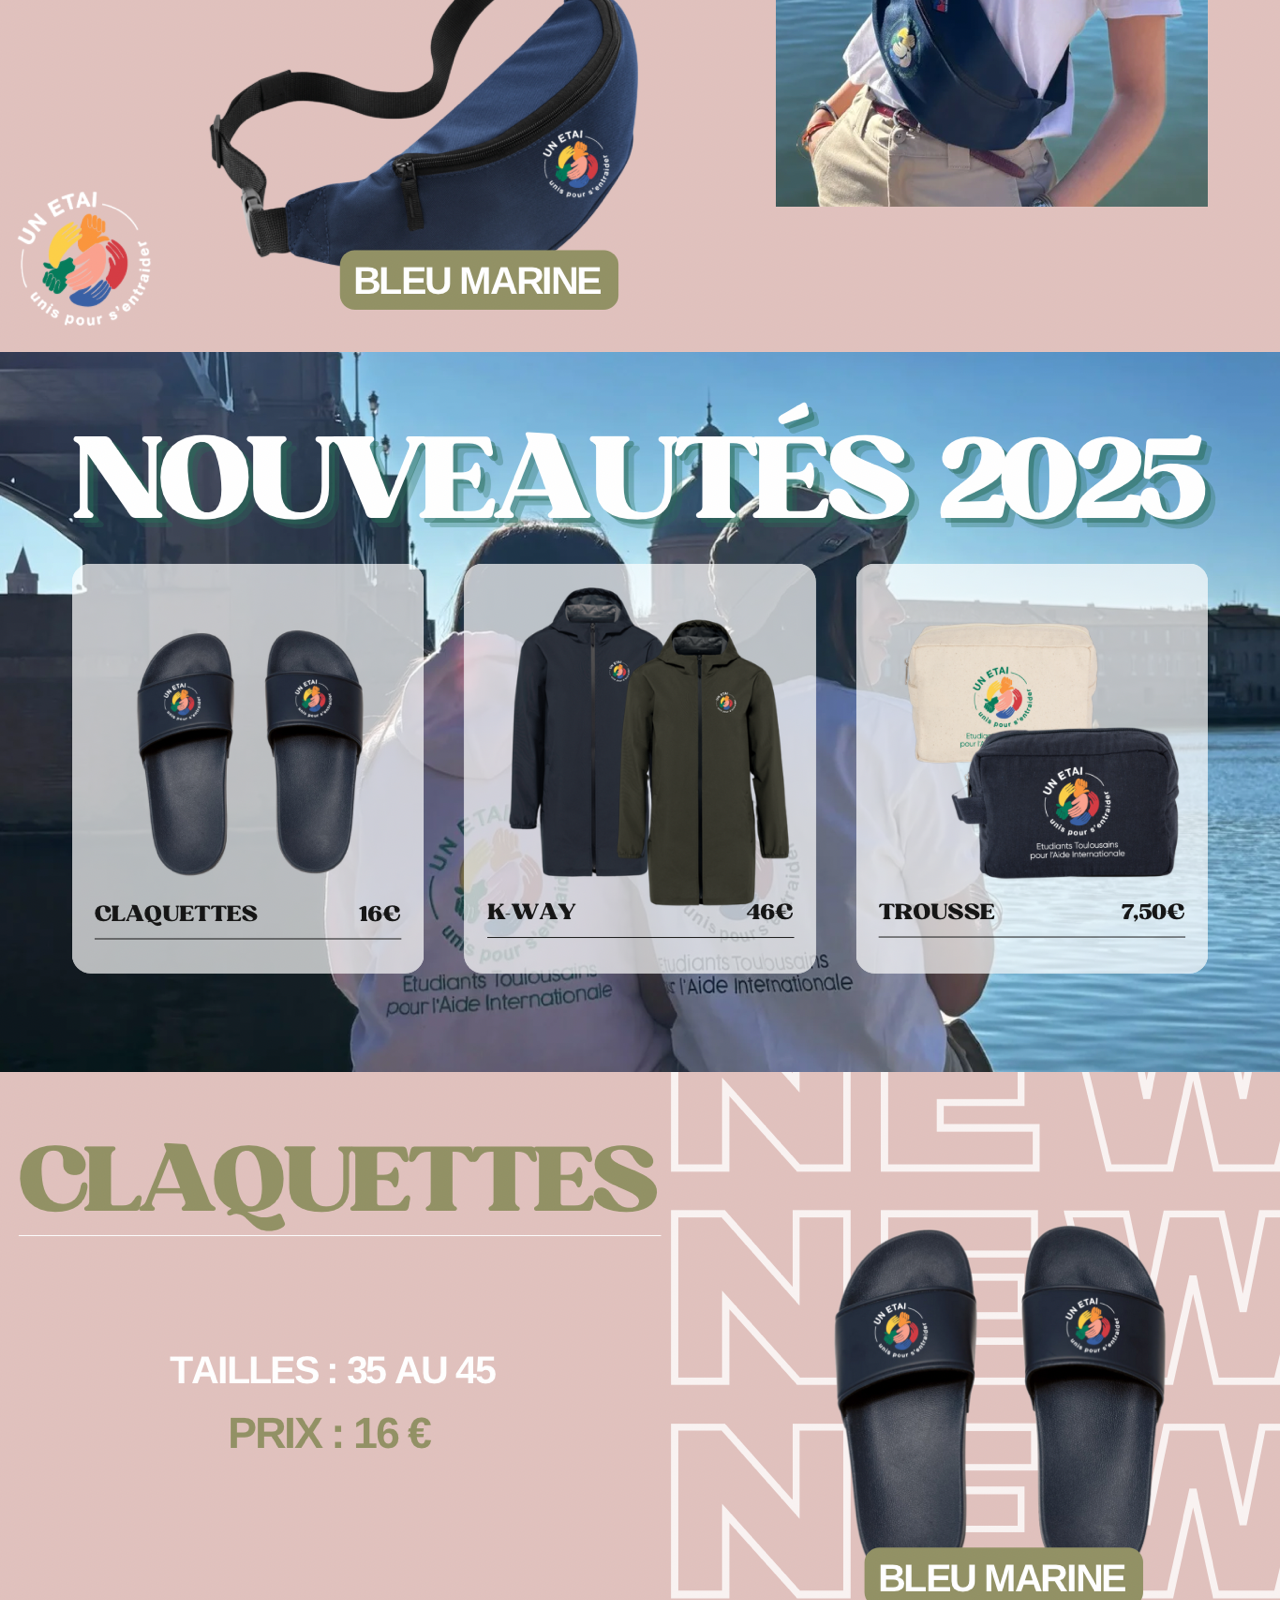
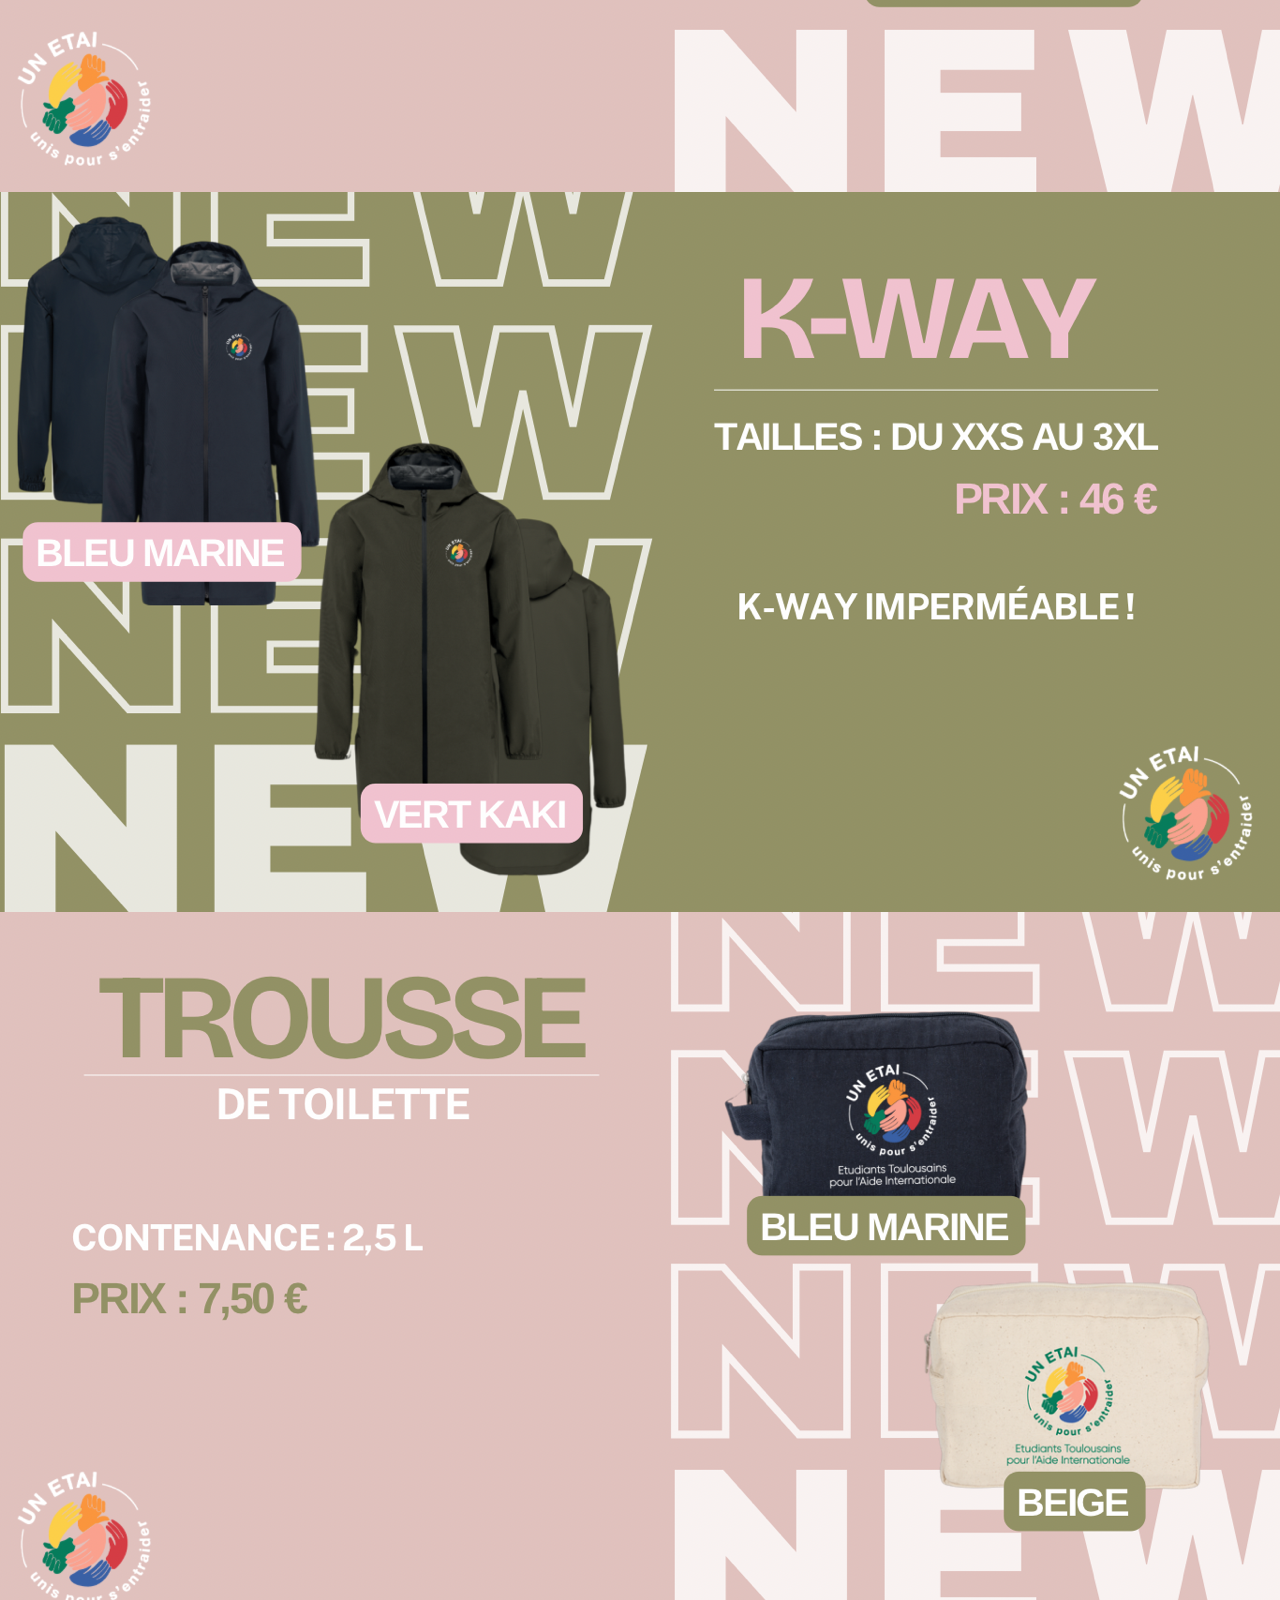
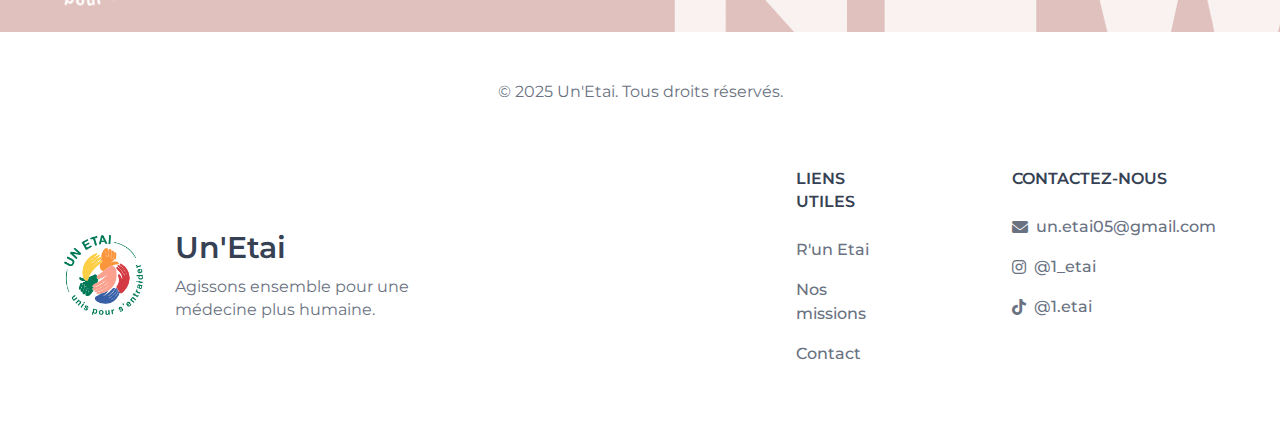
==== commit e2e9d65f: "Added code for transition , zoom , and making appear the botton , also added style on the html" ====
--- a/boutique.html
+++ b/boutique.html
@@ -68,91 +68,193 @@
     </header>
 
         <!-- Boutique -->
-            <div class="image-1">
-                <img src="./assets/boutique/thumbnail_image0.png" style="width: 100%;">
-            </div>
-            <div class="image-2" style="display: flex; justify-content: flex-end; align-items: flex-end; position: relative; width: 100%; height: auto; overflow: hidden;">
-                <img src="./assets/boutique/thumbnail_image5.png" style="width: 100%; height: auto; object-fit: cover;">
-                <div style="position: absolute; display: flex; justify-content: flex-end; align-items: flex-end; width: 100%; height: 100%;">
-                    <button class="overlay-button1" style="background-color: rgba(0, 0, 0, 0.5); color: white; padding: 10px 20px; border: none; border-radius: 5px; font-size: 16px; cursor: pointer;right: 20%;">
-                        Acheter
-                    </button>
-                </div>
-            </div>
-            <div class="image-3" style="display: flex; justify-content: flex-start; align-items: flex-end; position: relative; width: 100%; height: auto; overflow: hidden;">
-                <img src="./assets/boutique/thumbnail_image8.png" style="width: 100%; height: auto; object-fit: cover;">
-                <div style="position: absolute; display: flex; justify-content: flex-start; align-items: flex-end; width: 100%; height: 100%;">
-                    <button class="overlay-button2" style="background-color: #929065; color: white; padding: 1% 2%; border: none; border-radius: 5%; font-size: 100%; cursor: pointer;right: 20%;">
-                        <b>Acheter</b>
-                    </button>
-                </div>
-            </div>
-            <div class="image-4" style="display: flex; justify-content: flex-end; align-items: flex-end; position: relative; width: 100%; height: auto; overflow: hidden;">
-                <img src="./assets/boutique/thumbnail_image4.png" style="width: 100%; height: auto; object-fit: cover;">
-                <div style="position: absolute; display: flex; justify-content: flex-end; align-items: flex-end; width: 100%; height: 100%;">
-                    <button class="overlay-button3" style="background-color: rgba(0, 0, 0, 0.5); color: white; padding: 10px 20px; border: none; border-radius: 5px; font-size: 16px; cursor: pointer;right: 20%;">
-                        Acheter
-                    </button>
-                </div>
-            </div>
-            <div class="image-5" style="display: flex; justify-content: flex-start; align-items: flex-end; position: relative; width: 100%; height: auto; overflow: hidden;">
-                <img src="./assets/boutique/thumbnail_image9.png" style="width: 100%; height: auto; object-fit: cover;">
-                <div style="position: absolute; display: flex; justify-content: flex-start; align-items: flex-end; width: 100%; height: 100%;">
-                    <button class="overlay-button4" style="background-color: rgba(0, 0, 0, 0.5); color: white; padding: 10px 20px; border: none; border-radius: 5px; font-size: 16px; cursor: pointer;right: 20%;">
-                        Acheter
-                    </button>
-                </div>
-            </div>
-            <div class="image-6" style="display: flex; justify-content: flex-end; align-items: flex-end; position: relative; width: 100%; height: auto; overflow: hidden;">
-                <img src="./assets/boutique/thumbnail_image1.png" style="width: 100%; height: auto; object-fit: cover;">
-                <div style="position: absolute; display: flex; justify-content: flex-end; align-items: flex-end; width: 100%; height: 100%;">
-                    <button class="overlay-button5" style="background-color: rgba(0, 0, 0, 0.5); color: white; padding: 10px 20px; border: none; border-radius: 5px; font-size: 16px; cursor: pointer;right: 20%;">
-                        Acheter
-                    </button>
-                </div>
-            </div>
-            <div class="image-7" style="display: flex; justify-content: flex-start; align-items: flex-end; position: relative; width: 100%; height: auto; overflow: hidden;">
-                <img src="./assets/boutique/thumbnail_image3.png" style="width: 100%; height: auto; object-fit: cover;">
-                <div style="position: absolute; display: flex; justify-content: flex-start; align-items: flex-end; width: 100%; height: 100%;">
-                    <button class="overlay-button6" style="background-color: rgba(0, 0, 0, 0.5); color: white; padding: 10px 20px; border: none; border-radius: 5px; font-size: 16px; cursor: pointer;right: 20%;">
-                        Acheter
-                    </button>
-                </div>
-            </div>
-            
-            <div class="image-8" style="display: flex; justify-content: flex-end; align-items: flex-end; position: relative; width: 100%; height: auto; overflow: hidden;">
-                <img src="./assets/boutique/thumbnail_image10.png" style="width: 100%; height: auto; object-fit: cover;">
-            </div>
-
-            <div class="image-9" style="display: flex; justify-content: flex-start; align-items: flex-end; position: relative; width: 100%; height: auto; overflow: hidden;">
-                <img src="./assets/boutique/thumbnail_image11.png" style="width: 100%; height: auto; object-fit: cover;">
-                <div style="position: absolute; display: flex; justify-content: flex-start; align-items: flex-end; width: 100%; height: 100%;">
-                    <button class="overlay-button8" style="background-color: rgba(0, 0, 0, 0.5); color: white; padding: 10px 20px; border: none; border-radius: 5px; font-size: 16px; cursor: pointer;right: 20%;">
-                        Acheter
-                    </button>
-                </div>
-            </div>
-            <div class="image-10" style="display: flex; justify-content: flex-end; align-items: flex-end; position: relative; width: 100%; height: auto; overflow: hidden;">
-                <img src="./assets/boutique/thumbnail_image6.png" style="width: 100%; height: auto; object-fit: cover;">
-                <div style="position: absolute; display: flex; justify-content: flex-end; align-items: flex-end; width: 100%; height: 100%;">
-                    <button class="overlay-button9" style="background-color: rgba(0, 0, 0, 0.5); color: white; padding: 10px 20px; border: none; border-radius: 5px; font-size: 16px; cursor: pointer;right: 20%;">
-                        Acheter
-                    </button>
-                </div>
-            </div>
-            <div class="image-11" style="display: flex; justify-content: flex-start; align-items: flex-end; position: relative; width: 100%; height: auto; overflow: hidden;">
-                <img src="./assets/boutique/thumbnail_image12.png" style="width: 100%; height: auto; object-fit: cover;">
-                <div style="position: absolute; display: flex; justify-content: flex-start; align-items: flex-end; width: 100%; height: 100%;">
-                    <button class="overlay-button10" style="background-color: rgba(0, 0, 0, 0.5); color: white; padding: 10px 20px; border: none; border-radius: 5px; font-size: 16px; cursor: pointer;right: 20%;">
-                        Acheter
-                    </button>
-                </div>
-            </div>
-            
-        
-
-    
-    <!-- Footer -->
+        <div class="image-container">
+            <img src="./assets/boutique/thumbnail_image0.png" class="image" alt="Image 1">
+            <div class="button-container">
+                <button class="overlay-button" onclick="window.location.href='https://www.helloasso.com/associations/un-etai/boutiques/boutique-un-etai-2025'">
+                    Acheter
+                </button>
+            </div>
+        </div>
+        
+        <div class="image-container">
+            <img src="./assets/boutique/thumbnail_image5.png" class="image" alt="Image 2">
+            <div class="button-container">
+                <button class="overlay-button" onclick="window.location.href='https://www.helloasso.com/associations/un-etai/boutiques/boutique-un-etai-2025'">
+                    Acheter
+                </button>
+            </div>
+        </div>
+        
+        <div class="image-container">
+            <img src="./assets/boutique/thumbnail_image8.png" class="image" alt="Image 3">
+            <div class="button-container">
+                <button class="overlay-button" onclick="window.location.href='https://www.helloasso.com/associations/un-etai/boutiques/boutique-un-etai-2025'">
+                    Acheter
+                </button>
+            </div>
+        </div>
+        
+        <div class="image-container">
+            <img src="./assets/boutique/thumbnail_image4.png" class="image" alt="Image 4">
+            <div class="button-container">
+                <button class="overlay-button" onclick="window.location.href='https://www.helloasso.com/associations/un-etai/boutiques/boutique-un-etai-2025'">
+                    Acheter
+                </button>
+            </div>
+        </div>
+        
+        <div class="image-container">
+            <img src="./assets/boutique/thumbnail_image9.png" class="image" alt="Image 5">
+            <div class="button-container">
+                <button class="overlay-button" onclick="window.location.href='https://www.helloasso.com/associations/un-etai/boutiques/boutique-un-etai-2025'">
+                    Acheter
+                </button>
+            </div>
+        </div>
+        
+        <div class="image-container">
+            <img src="./assets/boutique/thumbnail_image1.png" class="image" alt="Image 6">
+            <div class="button-container">
+                <button class="overlay-button" onclick="window.location.href='https://www.helloasso.com/associations/un-etai/boutiques/boutique-un-etai-2025'">
+                    Acheter
+                </button>
+            </div>
+        </div>
+        
+        <div class="image-container">
+            <img src="./assets/boutique/thumbnail_image3.png" class="image" alt="Image 7">
+            <div class="button-container">
+                <button class="overlay-button" onclick="window.location.href='https://www.helloasso.com/associations/un-etai/boutiques/boutique-un-etai-2025'">
+                    Acheter
+                </button>
+            </div>
+        </div>
+        
+        <div class="image-container">
+            <img src="./assets/boutique/thumbnail_image10.png" class="image" alt="Image 8">
+            <div class="button-container">
+                <button class="overlay-button" onclick="window.location.href='https://www.helloasso.com/associations/un-etai/boutiques/boutique-un-etai-2025'">
+                    Acheter
+                </button>
+            </div>
+        </div>
+        
+        <div class="image-container">
+            <img src="./assets/boutique/thumbnail_image11.png" class="image" alt="Image 9">
+            <div class="button-container">
+                <button class="overlay-button" onclick="window.location.href='https://www.helloasso.com/associations/un-etai/boutiques/boutique-un-etai-2025'">
+                    Acheter
+                </button>
+            </div>
+        </div>
+        
+        <div class="image-container">
+            <img src="./assets/boutique/thumbnail_image6.png" class="image" alt="Image 10">
+            <div class="button-container">
+                <button class="overlay-button" onclick="window.location.href='https://www.helloasso.com/associations/un-etai/boutiques/boutique-un-etai-2025'">
+                    Acheter
+                </button>
+            </div>
+        </div>
+        
+        <div class="image-container">
+            <img src="./assets/boutique/thumbnail_image12.png" class="image" alt="Image 11">
+            <div class="button-container">
+                <button class="overlay-button" onclick="window.location.href='https://www.helloasso.com/associations/un-etai/boutiques/boutique-un-etai-2025'">
+                    Acheter
+                </button>
+            </div>
+        </div>
+        
+        <style>
+            /* Container for the image and button */
+            .image-container {
+                position: relative;
+                width: 100%;
+                height: auto;
+                overflow: hidden;
+            }
+        
+            /* Image styling */
+            .image {
+                width: 100%;
+                height: auto;
+                transition: transform 0.5s ease;
+            }
+        
+            /* Zoom effect on hover */
+            .image:hover {
+                transform: scale(1.05);
+            }
+        
+            /* Button container initially hidden */
+            .button-container {
+                position: absolute;
+                top: 50%;
+                left: 50%;
+                transform: translate(-50%, -50%);
+                opacity: 0;
+                visibility: hidden;
+                transition: opacity 0.3s ease, visibility 0.3s ease;
+            }
+        
+            /* Button styling */
+            .overlay-button {
+                background-color: rgba(0, 0, 0, 0.5); /* Dark background */
+                color: white;
+                padding: 5px 10px;
+                border: none;
+                border-radius: 5px;
+                font-size: 16px;
+                cursor: pointer;
+            }
+        
+            /* Show button on hover */
+            .image-container:hover .button-container {
+                opacity: 1;
+                visibility: visible;
+            }
+        </style>
+        
+        
+        
+        
+        
+    
+        
+        
+        
+        
+        
+        <!-- Add similar changes for other images -->
+        
+        <script>
+            // JavaScript to handle hover effect
+            const imageContainers = document.querySelectorAll('.image-container'); // add other images as needed
+        
+            imageContainers.forEach(container => {
+                const img = container.querySelector('img');
+                const buttonWrapper = container.querySelector('div');
+        
+                container.addEventListener('mouseenter', () => {
+                    img.style.opacity = '0.7'; // Add opacity to image
+                    buttonWrapper.style.opacity = '1'; // Make button visible
+                });
+        
+                container.addEventListener('mouseleave', () => {
+                    img.style.opacity = '1'; // Remove opacity from image
+                    buttonWrapper.style.opacity = '0'; // Hide button
+                });
+            });
+        </script>
+    
+            <!-- Copyright -->
+            <div class="text-center mt-12">
+                <span class="text-sm text-gray-500">&copy; 2025 Un'Etai. Tous droits réservés.</span>
+            </div>
+        </div>
+        <!-- Footer -->
     <footer class="bg-white">
         <div class="mx-auto w-full p-16 py-16">
             <div class="flex flex-col xl:flex-row xl:gap-96 justify-center mx-auto items-center gap-16">
@@ -203,12 +305,6 @@
                     </div>
                 </div>
             </div>
-    
-            <!-- Copyright -->
-            <div class="text-center mt-12">
-                <span class="text-sm text-gray-500">&copy; 2025 Un'Etai. Tous droits réservés.</span>
-            </div>
-        </div>
     </footer>
     
 </body>
